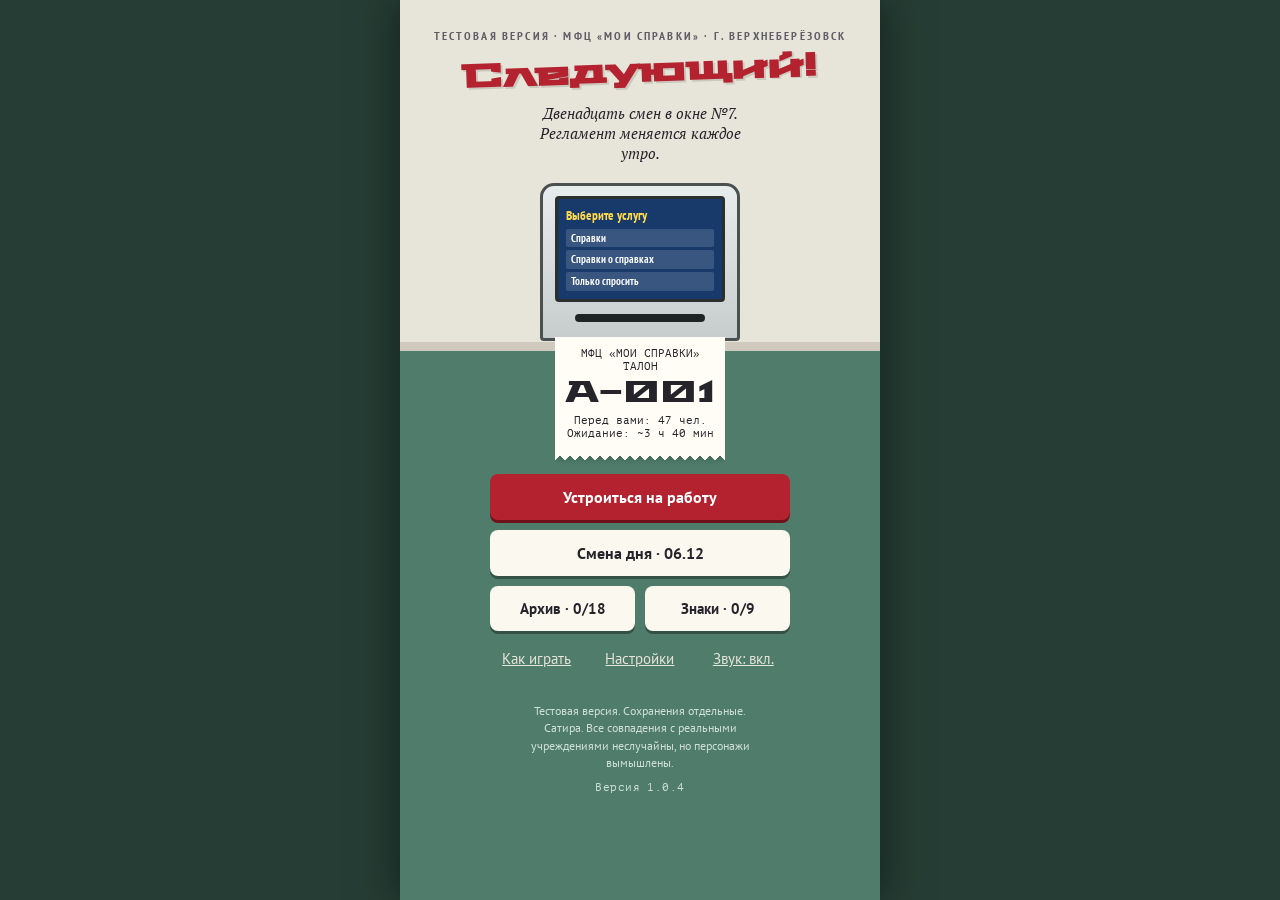
==== okno7-test/index.html @ b528853c "okno7-test: publish mobile interface preview with isolated saves Add a separate Pages copy with clas" ====
<!doctype html>
<html lang="ru">
<head>
<meta charset="utf-8">
<meta name="viewport" content="width=device-width,initial-scale=1,viewport-fit=cover">
<title>Следующий! — тест</title>
<meta name="apple-mobile-web-app-capable" content="yes">
<meta name="mobile-web-app-capable" content="yes">
<meta name="apple-mobile-web-app-status-bar-style" content="black-translucent">
<meta name="apple-mobile-web-app-title" content="Следующий!">
<meta name="theme-color" content="#253d34">
<meta name="format-detection" content="telephone=no">
<meta name="description" content="Браузерная игра-сатира: двенадцать смен в окне №7 МФЦ. Сверяйте документы, ставьте печати, не берите конверты. Регламент меняется каждое утро.">
<link rel="icon" type="image/png" href="apple-touch-icon.png">
<link rel="apple-touch-icon" href="apple-touch-icon.png">
<meta property="og:type" content="website">
<meta property="og:site_name" content="Следующий!">
<meta property="og:title" content="Следующий! — игра про окно №7">
<meta property="og:description" content="Двенадцать смен в МФЦ: печати, подделки, конверты и пирожки. Регламент меняется каждое утро.">
<meta property="og:url" content="https://ngrpv.github.io/okno7-test/">
<meta property="og:image" content="https://ngrpv.github.io/okno7-test/og.png">
<meta property="og:image:width" content="1200">
<meta property="og:image:height" content="630">
<meta property="og:locale" content="ru_RU">
<meta name="twitter:card" content="summary_large_image">
<link rel="stylesheet" href="css/fonts.css?v=b7985cc48a">
<link rel="stylesheet" href="css/style.css?v=b7985cc48a">
</head>
<body>

<div id="app">
  <!-- TITLE -->
  <section class="screen" id="s-title">
    <div class="t-kicker">Тестовая версия · МФЦ «Мои справки» · г. Верхнеберёзовск</div>
    <h1 class="t-title">Следующий!</h1>
    <p class="t-sub">Двенадцать смен в окне №7. Регламент меняется каждое утро.</p>
    <div class="kiosk" aria-hidden="true">
      <div class="kiosk-body">
        <div class="kiosk-screen"><b>Выберите услугу</b><span>Справки</span><span>Справки о справках</span><span>Только спросить</span></div>
        <div class="kiosk-slot"></div>
      </div>
      <div class="ticket">МФЦ «МОИ СПРАВКИ»<br>ТАЛОН<div class="tn">А-001</div>Перед вами: 47 чел.<br>Ожидание: ~3 ч 40 мин</div>
    </div>
    <div class="t-buttons">
      <button class="btn primary" id="b-new">Устроиться на работу</button>
      <button class="btn" id="b-cont" hidden>Продолжить</button>
      <button class="btn" id="b-daily">Смена дня</button>
      <div class="t-row"><button class="btn" id="b-arch">Архив газет</button><button class="btn" id="b-ach">Знаки отличия</button></div>
      <div class="t-row"><button class="btn ghost" id="b-help">Как играть</button><button class="btn ghost" id="b-settings">Настройки</button><button class="btn ghost" id="b-mute">Звук: вкл.</button></div>
    </div>
    <p class="t-foot">Тестовая версия. Сохранения отдельные.<br>Сатира. Все совпадения с реальными учреждениями неслучайны, но персонажи вымышлены.<span class="game-version" id="game-version" data-build="b7985cc48a">Версия 1.0.4</span></p>
  </section>

  <!-- ROLE -->
  <section class="screen deskbg" id="s-role" hidden>
    <div class="scroll" id="roles"></div>
    <div class="bottombar"><button class="btn" id="b-roleback">Назад</button></div>
  </section>

  <!-- ARCHIVE -->
  <section class="screen deskbg" id="s-arch" hidden>
    <div class="scroll" id="arch"></div>
    <div class="bottombar"><button class="btn primary" id="b-archback">Назад</button></div>
  </section>

  <!-- CONTRACT -->
  <section class="screen deskbg" id="s-sign" hidden>
    <div class="scroll">
      <div class="sheetpaper" id="contract"></div>
    </div>
    <div class="bottombar"><button class="btn primary" id="b-signed">Подписать</button></div>
  </section>

  <!-- BRIEF -->
  <section class="screen deskbg" id="s-brief" hidden>
    <div class="scroll" id="brief"></div>
    <div class="bottombar"><button class="btn primary" id="b-open">Открыть окно</button></div>
  </section>

  <!-- WORK -->
  <section class="screen" id="s-work" hidden>
    <header class="hud">
      <div class="hud-l"><b id="h-day">День 1</b><span class="hud-date f" data-today id="h-date">пн 19.10</span></div>
      <div class="hud-clock" id="h-clock">09:00</div>
      <div class="hud-r"><div class="hud-money"><b id="h-money">0 ₽</b><span id="h-plan">план 0/3</span></div><button class="settingsbtn" id="b-work-settings" aria-label="Настройки">⚙</button></div>
      <div class="meters">
        <span class="meter" id="m-loy">Начальство<i><u></u></i></span>
        <span class="meter" id="m-com">Жалобы<i><u></u></i></span>
        <span class="meter" id="m-sus">ОБЭП<i><u></u></i></span>
      </div>
    </header>
    <div class="scene" id="scene">
      <div class="led" id="led">А-000 → ОКНО 7</div>
      <svg class="wclock" viewBox="0 0 44 44" aria-hidden="true"><circle cx="22" cy="22" r="20" fill="#fbfaf4" stroke="#2b2b2b" stroke-width="3"/><g stroke="#2b2b2b" stroke-width="1.5" id="wticks"></g><line id="hh" x1="22" y1="22" x2="22" y2="12" stroke="#2b2b2b" stroke-width="2.6" stroke-linecap="round"/><line id="mh" x1="22" y1="22" x2="22" y2="7" stroke="#2b2b2b" stroke-width="1.6" stroke-linecap="round"/><circle cx="22" cy="22" r="1.8" fill="#b4222f"/></svg>
      <div class="notice"><b>Уважаемые граждане!</b>Окно №7 работает с 9:00 до 18:00. Перерыв с 13:00 до 14:00. Технический перерыв — по мере необходимости.</div>
      <div class="poster" id="poster">Госуслуги — это просто!</div>
      <div class="queue" id="queue" aria-hidden="true"><span style="left:30%;transform:scale(.8)"></span><span style="left:44%;transform:scale(.9);opacity:.45"></span><span style="left:18%;transform:scale(.7);opacity:.4"></span></div>
      <div class="blogger" id="blogger" hidden aria-hidden="true"><i></i><span>● REC</span></div>
      <div class="citizen out-r" id="cit"></div>
      <div class="glass"><div class="grille"></div><span class="glass-label">ОКНО №7</span></div>
      <div class="blinds" id="blinds"><span id="blinds-t">Перерыв<br>13:00–14:00</span></div>
      <div class="counter"></div>
      <div class="bubble hidden" id="bubble" role="button" tabindex="-1" aria-hidden="true" aria-label="Показать реплику целиком"><p id="bubble-t"></p></div>
      <button class="askbtn" id="b-ask" hidden>Спросить</button>
    </div>
    <div class="desk" id="desk">
      <button class="desk-handle" id="b-desk" aria-expanded="false" aria-label="Поднять документы"><i aria-hidden="true"></i><span>Документы ближе ↑</span></button>
      <div class="tray" id="tray" aria-hidden="true"><span>Лоток для документов</span></div>
      <div class="retcue" id="retcue" hidden aria-hidden="true">↑ смахните документы в лоток</div>
      <div class="tabs" id="tabs"></div>
      <div class="carousel" id="car"></div>
      <div class="desk-empty" id="desk-empty"></div>
      <div class="hint" id="hint" hidden><span id="hint-t"></span><button id="hint-x" aria-label="Скрыть подсказку">×</button></div>
      <button class="envelope" id="env" hidden aria-label="Подношение"></button>
    </div>
    <section class="comparison" id="comparison" aria-label="Сверка выбранных фрагментов" hidden>
      <div class="comparison-head"><b>Сверка</b><button id="b-compare-clear">Сбросить</button></div>
      <div class="comparison-pair" id="comparison-pair"></div>
      <div class="comparison-foot"><span id="comparison-result" role="status" aria-live="polite"></span><button id="b-compare" disabled>Сверить</button></div>
    </section>
    <div class="actions">
      <div class="tools">
        <button class="tool" id="b-book" aria-label="Регламент" aria-keyshortcuts="B"></button>
        <button class="tool" id="b-insp" aria-pressed="false" aria-label="Режим сверки" aria-keyshortcuts="S"></button>
        <button class="tool" id="b-lens" hidden aria-pressed="false" aria-label="Осмотр"></button>
        <button class="tool" id="b-phone" aria-label="Телефон" aria-keyshortcuts="T"></button>
      </div>
      <div class="stamps" id="stamps">
        <button class="stampbtn" id="b-ok" aria-label="Принято" aria-keyshortcuts="Y"></button>
        <button class="stampbtn" id="b-no" aria-label="Отказано" aria-keyshortcuts="N"></button>
      </div>
      <button class="nextbtn" id="b-next" hidden>Следующий!</button>
      <button class="nextbtn retbtn" id="b-ret" hidden>Вернуть ↑</button>
    </div>
  </section>

  <!-- EVENING -->
  <section class="screen deskbg" id="s-eve" hidden>
    <div class="scroll" id="eve"></div>
    <div class="bottombar" id="eve-bar"></div>
  </section>

  <!-- ENDING -->
  <section class="screen deskbg" id="s-end" hidden>
    <div class="scroll" id="end"></div>
    <div class="bottombar endbar"><button class="btn primary" id="b-replay" hidden>Переиграть день</button><button class="btn" id="b-restart">Начать заново</button><button class="btn" id="b-share" hidden>Поделиться</button><button class="btn" id="b-endarch">Архив</button></div>
  </section>

  <div class="scrim" id="scrim" hidden></div>
  <div class="sheet" id="sheet" hidden><div class="sheet-h"><h3 id="sheet-t"></h3><button id="sheet-x">Закрыть</button></div><div class="sheet-b" id="sheet-b"></div></div>
  <div class="modal" id="modal" hidden></div>
  <div class="slip" id="slip" hidden></div>
  <div class="toast" id="toast" hidden></div>
</div>

<svg width="0" height="0" style="position:absolute" aria-hidden="true" focusable="false">
  <defs>
    <filter id="ink" x="-8%" y="-8%" width="116%" height="116%">
      <feTurbulence type="fractalNoise" baseFrequency="1.2" numOctaves="2" seed="4" result="n"/>
      <feColorMatrix in="n" type="matrix" values="0 0 0 0 0  0 0 0 0 0  0 0 0 0 0  -1.9 0 0 0 1.55" result="m"/>
      <feComposite in="SourceGraphic" in2="m" operator="in" result="c"/>
      <feTurbulence type="fractalNoise" baseFrequency="0.04" numOctaves="2" seed="9" result="w"/>
      <feDisplacementMap in="c" in2="w" scale="3" xChannelSelector="R" yChannelSelector="G"/>
    </filter>
    <filter id="inkH" x="-8%" y="-8%" width="116%" height="116%">
      <feTurbulence type="fractalNoise" baseFrequency="0.9" numOctaves="3" seed="2" result="n"/>
      <feColorMatrix in="n" type="matrix" values="0 0 0 0 0  0 0 0 0 0  0 0 0 0 0  -1.6 0 0 0 1.5" result="m"/>
      <feComposite in="SourceGraphic" in2="m" operator="in" result="c"/>
      <feTurbulence type="fractalNoise" baseFrequency="0.03" numOctaves="2" seed="5" result="w"/>
      <feDisplacementMap in="c" in2="w" scale="4" xChannelSelector="R" yChannelSelector="G"/>
    </filter>
  </defs>
</svg>

<script src="js/util.js?v=b7985cc48a"></script>
<script src="js/sound.js?v=b7985cc48a"></script>
<script src="js/graphics.js?v=b7985cc48a"></script>
<script src="js/data-people.js?v=b7985cc48a"></script>
<script src="js/data-rules.js?v=b7985cc48a"></script>
<script src="js/data-days.js?v=b7985cc48a"></script>
<script src="js/data-season.js?v=b7985cc48a"></script>
<script src="js/state.js?v=b7985cc48a"></script>
<script src="js/arcs.js?v=b7985cc48a"></script>
<script src="js/arc-razan.js?v=b7985cc48a"></script>
<script src="js/arc-darina.js?v=b7985cc48a"></script>
<script src="js/visitors.js?v=b7985cc48a"></script>
<script src="js/docs.js?v=b7985cc48a"></script>
<script src="js/screens.js?v=b7985cc48a"></script>
<script src="js/shift.js?v=b7985cc48a"></script>
<script src="js/desk.js?v=b7985cc48a"></script>
<script src="js/inspect.js?v=b7985cc48a"></script>
<script src="js/lens.js?v=b7985cc48a"></script>
<script src="js/decision.js?v=b7985cc48a"></script>
<script src="js/evening.js?v=b7985cc48a"></script>
<script src="js/achievements.js?v=b7985cc48a"></script>
<script src="js/help.js?v=b7985cc48a"></script>
<script src="js/settings.js?v=b7985cc48a"></script>
<script src="js/daily.js?v=b7985cc48a"></script>
<script src="js/endings.js?v=b7985cc48a"></script>
<script src="js/keys.js?v=b7985cc48a"></script>
<script src="js/main.js?v=b7985cc48a"></script>
</body>
</html>
---- okno7-test/css/fonts.css ----
/* PT Sans / PT Sans Narrow / PT Serif / PT Mono / Bad Script / Press Start 2P / Stalinist One (SIL OFL, Google Fonts), только кириллица и латиница */
@font-face {font-family: 'Bad Script';font-style: normal;font-weight: 400;font-display: swap;src: url(../fonts/bad-script-400-cyrillic.woff2) format('woff2');unicode-range: U+0301, U+0400-045F, U+0490-0491, U+04B0-04B1, U+2116;}
@font-face {font-family: 'Bad Script';font-style: normal;font-weight: 400;font-display: swap;src: url(../fonts/bad-script-400-latin.woff2) format('woff2');unicode-range: U+0000-00FF, U+0131, U+0152-0153, U+02BB-02BC, U+02C6, U+02DA, U+02DC, U+0304, U+0308, U+0329, U+2000-206F, U+20AC, U+2122, U+2191, U+2193, U+2212, U+2215, U+FEFF, U+FFFD;}
@font-face {font-family: 'PT Mono';font-style: normal;font-weight: 400;font-display: swap;src: url(../fonts/pt-mono-400-cyrillic.woff2) format('woff2');unicode-range: U+0301, U+0400-045F, U+0490-0491, U+04B0-04B1, U+2116;}
@font-face {font-family: 'PT Mono';font-style: normal;font-weight: 400;font-display: swap;src: url(../fonts/pt-mono-400-latin.woff2) format('woff2');unicode-range: U+0000-00FF, U+0131, U+0152-0153, U+02BB-02BC, U+02C6, U+02DA, U+02DC, U+0304, U+0308, U+0329, U+2000-206F, U+20AC, U+2122, U+2191, U+2193, U+2212, U+2215, U+FEFF, U+FFFD;}
@font-face {font-family: 'PT Sans';font-style: italic;font-weight: 400;font-display: swap;src: url(../fonts/pt-sans-400-italic-cyrillic.woff2) format('woff2');unicode-range: U+0301, U+0400-045F, U+0490-0491, U+04B0-04B1, U+2116;}
@font-face {font-family: 'PT Sans';font-style: italic;font-weight: 400;font-display: swap;src: url(../fonts/pt-sans-400-italic-latin.woff2) format('woff2');unicode-range: U+0000-00FF, U+0131, U+0152-0153, U+02BB-02BC, U+02C6, U+02DA, U+02DC, U+0304, U+0308, U+0329, U+2000-206F, U+20AC, U+2122, U+2191, U+2193, U+2212, U+2215, U+FEFF, U+FFFD;}
@font-face {font-family: 'PT Sans';font-style: normal;font-weight: 400;font-display: swap;src: url(../fonts/pt-sans-400-cyrillic.woff2) format('woff2');unicode-range: U+0301, U+0400-045F, U+0490-0491, U+04B0-04B1, U+2116;}
@font-face {font-family: 'PT Sans';font-style: normal;font-weight: 400;font-display: swap;src: url(../fonts/pt-sans-400-latin.woff2) format('woff2');unicode-range: U+0000-00FF, U+0131, U+0152-0153, U+02BB-02BC, U+02C6, U+02DA, U+02DC, U+0304, U+0308, U+0329, U+2000-206F, U+20AC, U+2122, U+2191, U+2193, U+2212, U+2215, U+FEFF, U+FFFD;}
@font-face {font-family: 'PT Sans';font-style: normal;font-weight: 700;font-display: swap;src: url(../fonts/pt-sans-700-cyrillic.woff2) format('woff2');unicode-range: U+0301, U+0400-045F, U+0490-0491, U+04B0-04B1, U+2116;}
@font-face {font-family: 'PT Sans';font-style: normal;font-weight: 700;font-display: swap;src: url(../fonts/pt-sans-700-latin.woff2) format('woff2');unicode-range: U+0000-00FF, U+0131, U+0152-0153, U+02BB-02BC, U+02C6, U+02DA, U+02DC, U+0304, U+0308, U+0329, U+2000-206F, U+20AC, U+2122, U+2191, U+2193, U+2212, U+2215, U+FEFF, U+FFFD;}
@font-face {font-family: 'PT Sans Narrow';font-style: normal;font-weight: 400;font-display: swap;src: url(../fonts/pt-sans-narrow-400-cyrillic.woff2) format('woff2');unicode-range: U+0301, U+0400-045F, U+0490-0491, U+04B0-04B1, U+2116;}
@font-face {font-family: 'PT Sans Narrow';font-style: normal;font-weight: 400;font-display: swap;src: url(../fonts/pt-sans-narrow-400-latin.woff2) format('woff2');unicode-range: U+0000-00FF, U+0131, U+0152-0153, U+02BB-02BC, U+02C6, U+02DA, U+02DC, U+0304, U+0308, U+0329, U+2000-206F, U+20AC, U+2122, U+2191, U+2193, U+2212, U+2215, U+FEFF, U+FFFD;}
@font-face {font-family: 'PT Sans Narrow';font-style: normal;font-weight: 700;font-display: swap;src: url(../fonts/pt-sans-narrow-700-cyrillic.woff2) format('woff2');unicode-range: U+0301, U+0400-045F, U+0490-0491, U+04B0-04B1, U+2116;}
@font-face {font-family: 'PT Sans Narrow';font-style: normal;font-weight: 700;font-display: swap;src: url(../fonts/pt-sans-narrow-700-latin.woff2) format('woff2');unicode-range: U+0000-00FF, U+0131, U+0152-0153, U+02BB-02BC, U+02C6, U+02DA, U+02DC, U+0304, U+0308, U+0329, U+2000-206F, U+20AC, U+2122, U+2191, U+2193, U+2212, U+2215, U+FEFF, U+FFFD;}
@font-face {font-family: 'PT Serif';font-style: italic;font-weight: 400;font-display: swap;src: url(../fonts/pt-serif-400-italic-cyrillic.woff2) format('woff2');unicode-range: U+0301, U+0400-045F, U+0490-0491, U+04B0-04B1, U+2116;}
@font-face {font-family: 'PT Serif';font-style: italic;font-weight: 400;font-display: swap;src: url(../fonts/pt-serif-400-italic-latin.woff2) format('woff2');unicode-range: U+0000-00FF, U+0131, U+0152-0153, U+02BB-02BC, U+02C6, U+02DA, U+02DC, U+0304, U+0308, U+0329, U+2000-206F, U+20AC, U+2122, U+2191, U+2193, U+2212, U+2215, U+FEFF, U+FFFD;}
@font-face {font-family: 'PT Serif';font-style: normal;font-weight: 400;font-display: swap;src: url(../fonts/pt-serif-400-cyrillic.woff2) format('woff2');unicode-range: U+0301, U+0400-045F, U+0490-0491, U+04B0-04B1, U+2116;}
@font-face {font-family: 'PT Serif';font-style: normal;font-weight: 400;font-display: swap;src: url(../fonts/pt-serif-400-latin.woff2) format('woff2');unicode-range: U+0000-00FF, U+0131, U+0152-0153, U+02BB-02BC, U+02C6, U+02DA, U+02DC, U+0304, U+0308, U+0329, U+2000-206F, U+20AC, U+2122, U+2191, U+2193, U+2212, U+2215, U+FEFF, U+FFFD;}
@font-face {font-family: 'PT Serif';font-style: normal;font-weight: 700;font-display: swap;src: url(../fonts/pt-serif-700-cyrillic.woff2) format('woff2');unicode-range: U+0301, U+0400-045F, U+0490-0491, U+04B0-04B1, U+2116;}
@font-face {font-family: 'PT Serif';font-style: normal;font-weight: 700;font-display: swap;src: url(../fonts/pt-serif-700-latin.woff2) format('woff2');unicode-range: U+0000-00FF, U+0131, U+0152-0153, U+02BB-02BC, U+02C6, U+02DA, U+02DC, U+0304, U+0308, U+0329, U+2000-206F, U+20AC, U+2122, U+2191, U+2193, U+2212, U+2215, U+FEFF, U+FFFD;}
@font-face {font-family: 'Press Start 2P';font-style: normal;font-weight: 400;font-display: swap;src: url(../fonts/press-start-2p-400-cyrillic.woff2) format('woff2');unicode-range: U+0301, U+0400-045F, U+0490-0491, U+04B0-04B1, U+2116;}
@font-face {font-family: 'Press Start 2P';font-style: normal;font-weight: 400;font-display: swap;src: url(../fonts/press-start-2p-400-latin.woff2) format('woff2');unicode-range: U+0000-00FF, U+0131, U+0152-0153, U+02BB-02BC, U+02C6, U+02DA, U+02DC, U+0304, U+0308, U+0329, U+2000-206F, U+20AC, U+2122, U+2191, U+2193, U+2212, U+2215, U+FEFF, U+FFFD;}
@font-face {font-family: 'Stalinist One';font-style: normal;font-weight: 400;font-display: swap;src: url(../fonts/stalinist-one-400-cyrillic.woff2) format('woff2');unicode-range: U+0301, U+0400-045F, U+0490-0491, U+04B0-04B1, U+2116;}
@font-face {font-family: 'Stalinist One';font-style: normal;font-weight: 400;font-display: swap;src: url(../fonts/stalinist-one-400-latin.woff2) format('woff2');unicode-range: U+0000-00FF, U+0131, U+0152-0153, U+02BB-02BC, U+02C6, U+02DA, U+02DC, U+0304, U+0308, U+0329, U+2000-206F, U+20AC, U+2122, U+2191, U+2193, U+2212, U+2215, U+FEFF, U+FFFD;}
---- okno7-test/css/style.css ----
/* Layout: one phone-width column. Window scene on top (oil-painted wall, glass, citizen), laminate desk with paper below, rubber stamps under the thumb.
   One committed look — казённый интерьер — so the palette is fixed rather than theme-switched. */
:root{
  --wall:#4f7c6b; --wall-dk:#37584c; --wall-deep:#253d34;
  --whitewash:#e7e4d9; --desk:#c4c9c8; --desk-dk:#9fa6a6;
  --paper:#fbf8f0; --paper-2:#f1ebdb; --ink:#25242b; --ink-soft:#5f5e66;
  --pen-blue:#2443a6; --stamp-violet:#4b3fa3; --stamp-red:#b4222f; --ok:#2e7a48;
  --led:#ff7b1c; --led-bg:#17120e; --hl:rgba(255,224,0,.62);
  --f-display:"Stalinist One","PT Sans Narrow",Impact,sans-serif;
  --f-ui:"PT Sans","Segoe UI",Roboto,Arial,sans-serif;
  --f-narrow:"PT Sans Narrow","Arial Narrow",sans-serif;
  --f-doc:"PT Serif",Georgia,"Times New Roman",serif;
  --f-mono:"PT Mono","Courier New",monospace;
  --f-hand:"Bad Script","Segoe Script","Comic Sans MS",cursive;
  --f-led:"Press Start 2P","PT Mono",monospace;
}
[hidden]{display:none!important}
html,body{height:100%;-webkit-text-size-adjust:100%;text-size-adjust:100%}
body{margin:0;background:var(--wall-deep);color:var(--ink);font-family:var(--f-ui);overflow:hidden;overscroll-behavior:none;-webkit-tap-highlight-color:transparent;-webkit-user-select:none;user-select:none;touch-action:manipulation}
button{font:inherit;color:inherit;cursor:pointer;-webkit-tap-highlight-color:transparent}
button:focus-visible,[tabindex]:focus-visible{outline:3px solid #ffd400;outline-offset:2px}
#app{position:relative;height:100%;max-width:480px;margin:0 auto;overflow:hidden;background:var(--whitewash);box-shadow:0 0 40px rgba(0,0,0,.5)}
.screen{position:absolute;inset:0;display:flex;flex-direction:column;box-sizing:border-box;padding:env(safe-area-inset-top,0px) env(safe-area-inset-right,0px) env(safe-area-inset-bottom,0px) env(safe-area-inset-left,0px)}
.paper-tex{background-color:var(--paper);background-image:var(--noise)}

/* ---------- TITLE ---------- */
#s-title{background:linear-gradient(var(--whitewash) 0 38%,#cfcabd 38% 39%,var(--wall) 39% 100%);align-items:center;justify-content:flex-start;padding:28px 18px 18px;gap:14px;overflow-y:auto}
.t-kicker{font:700 12px var(--f-narrow);letter-spacing:.18em;text-transform:uppercase;color:var(--ink-soft);text-align:center}
.t-title{font-family:var(--f-display);font-size:clamp(20px,7vw,32px);line-height:1;color:var(--stamp-red);text-align:center;margin:0;transform:rotate(-2deg);text-shadow:2px 2px 0 rgba(0,0,0,.12)}
.t-sub{font:italic 15px var(--f-doc);text-align:center;color:var(--ink);max-width:30ch;margin:0}
.kiosk{position:relative;width:200px;margin-top:6px}
.kiosk-body{background:linear-gradient(#e9ecec,#c7cccc);border:3px solid #4b5152;border-radius:14px 14px 4px 4px;padding:10px 12px 16px}
.kiosk-screen{background:#183a6b;border:3px solid #2b2f30;border-radius:4px;color:#fff;padding:8px;font:700 11px var(--f-narrow);line-height:1.35}
.kiosk-screen b{display:block;font-size:13px;margin-bottom:4px;color:#ffd84a}
.kiosk-screen span{display:block;background:rgba(255,255,255,.14);margin-top:3px;padding:2px 5px;border-radius:2px}
.kiosk-slot{height:8px;margin:12px 20px 0;background:#202425;border-radius:4px}
.ticket{position:relative;margin:-4px auto 0;width:150px;background:#fffdf6;font-family:var(--f-mono);font-size:11px;padding:10px 10px 14px;text-align:center;box-shadow:0 4px 8px rgba(0,0,0,.25);animation:ticket 1.6s .3s cubic-bezier(.3,.7,.2,1) both;transform-origin:top}
.ticket::after{content:"";position:absolute;left:0;right:0;bottom:-7px;height:7px;background:linear-gradient(135deg,#fffdf6 33.3%,transparent 33.3%) 0 0/10px 10px,linear-gradient(225deg,#fffdf6 33.3%,transparent 33.3%) 0 0/10px 10px}
.ticket .tn{font:400 30px/1.1 var(--f-display);color:var(--ink);margin:4px 0}
@keyframes ticket{from{clip-path:inset(0 0 100% 0);transform:translateY(-30px)}to{clip-path:inset(0 0 -20px 0);transform:none}}
.t-buttons{display:flex;flex-direction:column;gap:10px;width:100%;max-width:300px;margin-top:6px}
.btn{border:none;border-radius:8px;padding:13px 16px;font:700 16px var(--f-ui);background:var(--paper);box-shadow:0 3px 0 rgba(0,0,0,.35);color:var(--ink)}
.btn:active{transform:translateY(2px);box-shadow:0 1px 0 rgba(0,0,0,.35)}
.btn.primary{background:var(--stamp-red);color:#fff;box-shadow:0 3px 0 #6d1219}
.btn.ghost{background:transparent;box-shadow:none;color:#e7e4d9;text-decoration:underline;font-weight:400;font-size:14px}
.btn[disabled]{opacity:.5}
.t-foot{font:12px var(--f-ui);color:#cfe0d8;text-align:center;max-width:34ch;line-height:1.45}

.game-version{display:block;margin-top:8px;font:11px/1.5 var(--f-mono);letter-spacing:.04em;user-select:text}
.help-version{font:12px var(--f-mono);color:var(--ink-soft)}

/* ---------- PAPER SCREENS (contract, brief, evening, ending) ---------- */
.deskbg{background:var(--desk);background-image:var(--speckle)}
.scroll{flex:1;overflow-y:auto;padding:18px 16px 24px;-webkit-overflow-scrolling:touch}
.sheetpaper{position:relative;background-color:var(--paper);background-image:var(--noise);box-shadow:0 1px 0 rgba(0,0,0,.08),0 8px 18px rgba(30,35,35,.3);padding:20px 18px 22px;font-family:var(--f-doc);font-size:14px;line-height:1.45;max-width:440px;margin:0 auto}
.sheetpaper h2{font:700 17px var(--f-doc);text-align:center;letter-spacing:.06em;text-transform:uppercase;margin:10px 0 2px;text-wrap:balance}
.sheetpaper .subj{text-align:center;font-style:italic;margin:0 0 12px}
.sheetpaper p{margin:0 0 8px}
.lh{display:flex;gap:10px;align-items:center;border-bottom:2px solid var(--ink);padding-bottom:8px}
.lh svg{width:44px;height:44px;flex:none}
.lh-t{font:700 11px/1.25 var(--f-narrow);text-transform:uppercase;letter-spacing:.04em}
.lh-n{font:12px var(--f-mono);margin-top:6px;color:var(--ink-soft)}
.newrules{margin:6px 0 10px;padding-left:20px}
.newrules li{margin-bottom:6px;font-weight:700}
.planbox{display:flex;gap:12px;flex-wrap:wrap;border:1px solid rgba(0,0,0,.25);padding:8px 10px;margin:10px 0;font:13px var(--f-mono)}
.planbox b{font-size:15px}
.signrow{position:relative;display:flex;align-items:flex-end;gap:8px;margin-top:16px;min-height:74px;font-size:13px}
.signrow .sig{width:120px;height:52px;color:var(--pen-blue)}
.signrow .stamp{position:absolute;left:38%;top:-12px;width:92px;height:92px;opacity:.9;mix-blend-mode:multiply}
.sticky{position:relative;margin:-10px 6px 16px auto;width:180px;background:#ffe970;padding:14px 12px 12px;font:16px/1.3 var(--f-hand);color:#28306e;transform:rotate(3deg);box-shadow:0 6px 10px rgba(0,0,0,.25);z-index:2}
.sticky::before{content:"";position:absolute;top:-8px;left:50%;width:56px;height:16px;margin-left:-28px;background:rgba(255,255,255,.55);transform:rotate(-4deg)}
.bottombar{flex:none;display:flex;gap:10px;padding:10px 16px 12px;background:linear-gradient(#9da3a4,#8a9091);border-top:2px solid #727879}
.bottombar .btn{flex:1}

/* contract */
.sigpad-wrap{position:relative;margin-top:12px;border-top:1px dashed rgba(0,0,0,.3);padding-top:8px}
.sigpad-wrap .lbl{font:12px var(--f-narrow);color:var(--ink-soft);text-transform:uppercase;letter-spacing:.06em}
#sigpad{display:block;width:100%;height:120px;background:repeating-linear-gradient(transparent 0 92px,rgba(36,67,166,.35) 92px 93px,transparent 93px 120px);touch-action:none;cursor:crosshair}
.sig-actions{display:flex;justify-content:space-between;gap:8px;margin-top:6px}
.linkbtn{background:none;border:none;color:var(--pen-blue);text-decoration:underline;font:14px var(--f-ui);padding:8px 0}

/* ---------- WORK ---------- */
#s-work{background:var(--desk)}
.hud{flex:none;display:grid;grid-template-columns:1fr auto 1fr;align-items:center;gap:6px;padding:6px 10px 5px;background:var(--wall-deep);color:var(--whitewash);font:13px var(--f-narrow);position:relative;z-index:6}
.hud-l{display:flex;flex-direction:column;line-height:1.15}
.hud-l b{font-size:14px;letter-spacing:.04em;text-transform:uppercase}
.hud-date{color:#bcd3c9;border-radius:3px;padding:0 2px;margin-left:-2px;width:max-content}
.hud-clock{font:16px var(--f-led);color:var(--led);text-shadow:0 0 6px rgba(255,123,28,.7);background:var(--led-bg);padding:6px 8px;border-radius:3px}
.hud-r{display:flex;flex-direction:column;align-items:flex-end;line-height:1.15;font-variant-numeric:tabular-nums}
.hud-r b{font-size:15px}
.meters{grid-column:1/-1;display:flex;gap:10px;align-items:center}
.meter{flex:1;display:flex;align-items:center;gap:5px;font:700 10px var(--f-narrow);text-transform:uppercase;letter-spacing:.06em;color:#bcd3c9}
.meter i{flex:1;height:6px;background:rgba(255,255,255,.15);border-radius:3px;overflow:hidden;display:block}
.meter i u{display:block;height:100%;width:50%;background:#9fd4b6;transition:width .5s}
.meter.bad i u{background:#ff8a6a}
.helpbtn{position:absolute;right:8px;top:6px;display:none}

.scene{position:relative;flex:none;height:clamp(196px,33%,300px);overflow:hidden;background:linear-gradient(180deg,var(--whitewash) 0 54%,#cdc8bb 54% 55.5%,var(--wall) 55.5% 100%)}
.scene::before{content:"";position:absolute;left:0;right:0;top:55.5%;bottom:0;background:linear-gradient(100deg,rgba(255,255,255,.0) 20%,rgba(255,255,255,.12) 32%,rgba(255,255,255,0) 44%)}
.led{position:absolute;left:10px;top:9px;z-index:1;background:var(--led-bg);border:3px solid #33302d;border-radius:3px;padding:6px 7px 5px;font:8px/1.5 var(--f-led);color:var(--led);text-shadow:0 0 4px rgba(255,120,30,.85);letter-spacing:1px;white-space:nowrap}
.led::after{content:"";position:absolute;inset:0;background:radial-gradient(circle,transparent 0 .55px,rgba(0,0,0,.6) .9px) 0 0/2px 2px;pointer-events:none}
.wclock{position:absolute;right:10px;top:8px;width:42px;height:42px;z-index:1}
.notice{position:absolute;left:12px;top:56px;width:84px;background:#fffdf3;padding:5px 5px 6px;font:7px/1.25 var(--f-doc);color:#333;transform:rotate(-2.5deg);box-shadow:0 2px 3px rgba(0,0,0,.2)}
.notice b{display:block;font:700 8px var(--f-narrow);text-transform:uppercase;letter-spacing:.04em;margin-bottom:2px}
.notice::before{content:"";position:absolute;top:-5px;left:30px;width:26px;height:10px;background:rgba(255,255,255,.6);transform:rotate(4deg)}
.poster{position:absolute;left:104px;top:42px;width:56px;height:74px;background:linear-gradient(160deg,#2563b8 0 48%,#e2333c 48% 100%);color:#fff;font:700 7px/1.1 var(--f-narrow);padding:5px;text-transform:uppercase;transform:rotate(1.5deg);box-shadow:0 2px 3px rgba(0,0,0,.25)}
.poster svg{width:24px;height:24px;background:#fff;padding:2px;margin-top:6px;display:block}
.queue{position:absolute;left:0;right:0;bottom:16px;height:46%;pointer-events:none;z-index:0}
.queue span{position:absolute;bottom:0;width:58px;height:84px;border-radius:30px 30px 0 0;background:#3c5f53;transform-origin:50% 100%}
.queue span::before{content:"";position:absolute;left:50%;top:-30px;width:34px;height:38px;margin-left:-17px;border-radius:50%;background:inherit}
.citizen{position:absolute;right:4%;bottom:14px;height:84%;aspect-ratio:200/230;z-index:2;transition:transform .45s cubic-bezier(.3,.8,.3,1),opacity .35s}
.citizen.out-r{transform:translateX(70%);opacity:0}
.citizen.out-l{transform:translateX(-120%);opacity:0;transition-duration:.6s}
.citizen svg{width:100%;height:100%;display:block;overflow:visible}
.citizen .bob{animation:bob 3.2s ease-in-out infinite;transform-origin:50% 100%}
@keyframes bob{50%{transform:translateY(1.5px) scaleY(.993)}}
.citizen .eyes{animation:blink 4.6s infinite;transform-box:fill-box;transform-origin:center}
@keyframes blink{0%,95%,100%{transform:scaleY(1)}97%{transform:scaleY(.1)}}
.m-open{display:none}
.citizen.talking .m-open{display:inline;animation:talk .22s steps(2) infinite}
.citizen.talking .m-shut{animation:talk .22s steps(2) infinite reverse}
@keyframes talk{0%{opacity:1}100%{opacity:0}}
.inspect .citizen{cursor:pointer}
.citizen.sel::after{content:"";position:absolute;inset:6% 18% 30%;border:3px solid #ffd400;border-radius:50%;box-shadow:0 0 0 3px rgba(255,212,0,.3)}
.glass{position:absolute;inset:5px 5px 14px;z-index:3;pointer-events:none;border:6px solid #b8bec0;border-bottom:0;border-radius:3px 3px 0 0;background:linear-gradient(112deg,transparent 0 22%,rgba(255,255,255,.2) 22% 25%,transparent 25% 29%,rgba(255,255,255,.12) 29% 37%,transparent 37% 100%),rgba(205,228,232,.07)}
.grille{position:absolute;right:42%;top:60%;width:40px;height:40px;border-radius:50%;background:radial-gradient(circle,rgba(30,40,40,.28) 1.3px,transparent 1.9px) 0 0/7px 7px}
.glass-label{position:absolute;left:8px;bottom:8px;background:#1d4f8f;color:#fff;font:700 10px var(--f-narrow);letter-spacing:.08em;padding:3px 6px;border-radius:2px}
.counter{position:absolute;left:0;right:0;bottom:0;height:16px;z-index:4;background:linear-gradient(#dadddc,#a9aeaf);border-top:2px solid #868c8d}
.counter::after{content:"";position:absolute;right:16%;width:34%;bottom:3px;height:7px;background:#25292a;border-radius:4px 4px 1px 1px}
.blinds{position:absolute;inset:0 0 14px;z-index:5;background:repeating-linear-gradient(#d8dcd9 0 9px,#aeb4b2 9px 10px,#c3c8c6 10px 11px);transform:translateY(-102%);transition:transform .7s cubic-bezier(.5,0,.3,1);display:flex;align-items:center;justify-content:center}
.blinds.down{transform:none}
.blinds span{background:#fffdf4;border:2px solid var(--ink);padding:8px 12px;font:700 13px var(--f-narrow);text-transform:uppercase;letter-spacing:.06em;transform:rotate(-3deg);text-align:center;line-height:1.25}
.bubble{position:absolute;left:10px;top:56px;z-index:5;max-width:50%;background:#fffef7;border:2px solid var(--ink);border-radius:12px;padding:7px 10px 8px;font:14px/1.3 var(--f-ui);box-shadow:2px 3px 0 rgba(0,0,0,.18);transition:opacity .2s}
.bubble::after{content:"";position:absolute;right:-11px;top:18px;width:14px;height:14px;background:#fffef7;border:2px solid var(--ink);border-left:0;border-bottom:0;transform:rotate(45deg) skew(10deg,10deg)}
.bubble p{margin:0}
.bubble.hidden{opacity:0;pointer-events:none}

.desk{position:relative;flex:1 1 auto;min-height:0;display:flex;flex-direction:column;background-color:var(--desk);background-image:var(--speckle);box-shadow:inset 0 10px 10px -8px rgba(0,0,0,.4)}
.tabs{flex:none;display:flex;gap:6px;padding:8px 12px 0;overflow-x:auto;scrollbar-width:none;min-height:32px}
.tabs::-webkit-scrollbar{display:none}
.tab{flex:none;border:1px solid rgba(0,0,0,.12);border-radius:3px;background:rgba(255,255,255,.4);color:var(--ink-soft);font:700 11px var(--f-narrow);text-transform:uppercase;letter-spacing:.06em;padding:4px 9px}
.tab.on{background:var(--paper);color:var(--ink);box-shadow:0 1px 2px rgba(0,0,0,.2)}
.carousel{flex:1;min-height:0;display:flex;gap:14px;overflow-x:auto;overflow-y:hidden;scroll-snap-type:x mandatory;padding:8px 7% 8px;scrollbar-width:none}
.carousel::-webkit-scrollbar{display:none}
.carousel::after{content:"";flex:0 0 1px}
.docwrap{flex:0 0 86%;max-width:390px;scroll-snap-align:center;overflow-y:auto;padding:4px 5px 14px;animation:dropin .4s cubic-bezier(.2,.9,.3,1.1) both}
.docwrap.leave{animation:leave .45s ease-in forwards}
@keyframes dropin{from{transform:translateY(-60px) rotate(-4deg);opacity:0}}
@keyframes leave{to{transform:translateY(-120%) rotate(3deg);opacity:0}}
.desk-empty{position:absolute;inset:40px 20px 20px;display:flex;flex-direction:column;align-items:center;justify-content:center;gap:6px;text-align:center;color:#666d6e;font:14px var(--f-ui);pointer-events:none}
.desk-empty .mug{width:64px;height:64px}
.hint{position:absolute;left:10px;right:10px;bottom:8px;z-index:4;background:#fff7b8;border:1px solid #d9c55a;border-radius:6px;padding:7px 30px 7px 10px;font:13px/1.35 var(--f-ui);box-shadow:0 3px 8px rgba(0,0,0,.2)}
.hint button{position:absolute;right:4px;top:2px;border:none;background:none;font-size:18px;padding:4px 8px;color:#6b5d10}
.envelope{position:absolute;left:10px;bottom:8px;z-index:5;width:96px;height:66px;border:none;background:none;padding:0;animation:slidein .5s cubic-bezier(.2,.9,.3,1.2) both}
.envelope svg{width:100%;height:100%;filter:drop-shadow(0 4px 4px rgba(0,0,0,.3))}
@keyframes slidein{from{transform:translate(-120%,10px) rotate(-20deg)}}

.actions{flex:none;display:flex;gap:8px;align-items:stretch;padding:8px 8px 9px;background:linear-gradient(#a2a8a9,#8a9091);border-top:2px solid #727879;position:relative;z-index:6}
.tools{display:flex;gap:5px}
.tool{position:relative;width:52px;min-height:52px;display:flex;flex-direction:column;align-items:center;justify-content:center;gap:2px;background:#eceeea;border:none;border-radius:8px;padding:5px 2px 4px;font:700 9.5px var(--f-narrow);text-transform:uppercase;letter-spacing:.03em;color:var(--ink);box-shadow:0 3px 0 #5d6364}
.tool svg{width:26px;height:24px}
.tool:active{transform:translateY(2px);box-shadow:0 1px 0 #5d6364}
.tool[aria-pressed="true"]{background:#ffe45c;box-shadow:0 3px 0 #9a7d00}
.tool.ringing{animation:ring .5s infinite;background:#ffd1c9}
@keyframes ring{0%,100%{transform:rotate(0)}20%{transform:rotate(-9deg)}40%{transform:rotate(9deg)}60%{transform:rotate(-6deg)}80%{transform:rotate(6deg)}}
.stamps{flex:1;display:flex;gap:6px;min-width:0}
.stampbtn{touch-action:none;flex:1;min-width:0;border:none;border-radius:8px;background:var(--paper);background-image:var(--noise);box-shadow:0 3px 0 #5d6364;padding:4px 3px;display:flex;align-items:center;justify-content:center}
.stampbtn svg{width:100%;max-height:46px}
.stampbtn:active{transform:translateY(2px);box-shadow:0 1px 0 #5d6364}
.stampbtn[disabled]{opacity:.45}
.nextbtn{flex:1;border:none;border-radius:8px;background:var(--stamp-red);color:#fff;font:400 clamp(14px,4.4vw,19px) var(--f-display);letter-spacing:.02em;box-shadow:0 4px 0 #6d1219;padding:6px}
.nextbtn:active{transform:translateY(3px);box-shadow:0 1px 0 #6d1219}

/* ---------- DOCUMENTS ---------- */
.doc{position:relative;transform:rotate(var(--tilt,0deg));font-family:var(--f-doc);font-size:12.5px;line-height:1.35;color:var(--ink);box-shadow:0 1px 0 rgba(0,0,0,.08),0 6px 14px rgba(30,35,35,.28)}
.lbl{font:10px var(--f-narrow);text-transform:uppercase;letter-spacing:.05em;color:var(--ink-soft)}
.hand{font-family:var(--f-hand);font-size:16px;color:var(--ink);line-height:1.15}
.f{position:relative;border-radius:2px}
.f.blk{display:block}
.inspect .f{cursor:pointer;outline:1.5px dashed rgba(180,34,47,.45);outline-offset:1px}
.f.sel{background-image:linear-gradient(transparent 8%,var(--hl) 8% 92%,transparent 92%);background-repeat:no-repeat;animation:hl .25s ease-out both}
@keyframes hl{from{background-size:0 100%}to{background-size:100% 100%}}
.f.okflash{box-shadow:0 0 0 2px rgba(46,122,72,.7)}
.pen{position:absolute;left:-7px;right:-7px;top:-6px;bottom:-6px;width:calc(100% + 14px);height:calc(100% + 12px);pointer-events:none;overflow:visible;z-index:3}
.pen path{fill:none;stroke:#d0142a;stroke-width:2.2;stroke-linecap:round;stroke-dasharray:1;stroke-dashoffset:1;animation:draw .5s ease-out forwards}
@keyframes draw{to{stroke-dashoffset:0}}
.sig{display:inline-block;vertical-align:middle;overflow:visible}
.sig path{fill:none;stroke:currentColor;stroke-width:2.3;stroke-linecap:round;stroke-linejoin:round}
.sig.anim path{stroke-dasharray:1;stroke-dashoffset:1;animation:draw .8s ease-out forwards;animation-delay:calc(var(--i,0)*.28s + var(--d,0s))}
.imprint{position:absolute;pointer-events:none;mix-blend-mode:multiply;z-index:4;animation:slam .3s cubic-bezier(.2,1.3,.4,1) both}
@keyframes slam{0%{transform:scale(1.8) rotate(var(--r,0deg));opacity:0}55%{opacity:1}100%{transform:scale(1) rotate(var(--r,0deg));opacity:.92}}
.shake{animation:shake .28s}
@keyframes shake{25%{transform:translate(2px,-1px)}50%{transform:translate(-2px,1px)}75%{transform:translate(1px,1px)}}

/* application */
.d-app{background-color:var(--paper);background-image:var(--noise);padding:14px 14px 12px}
.app-to{margin-left:34%;font-size:11.5px;line-height:1.4}
.app-to .hand{display:inline-block;font-size:15px}
.app-h{font:700 14px var(--f-doc);text-transform:uppercase;letter-spacing:.2em;text-align:center;margin:10px 0 6px}
.app-row{margin:0 0 5px;padding-bottom:3px;border-bottom:1px solid rgba(37,36,43,.18)}
.d-app .hand{color:var(--ink-c)}
.app-gosu{margin:6px 0 4px;font-size:11.5px}
.app-gosu .f{display:block;padding:2px 0}
.gbox{display:inline-flex;align-items:center;gap:3px;margin-right:6px;white-space:nowrap}
.gbox i{display:inline-block;width:12px;height:12px;border:1.3px solid var(--ink);position:relative;vertical-align:-2px}
.gbox i svg{position:absolute;left:-3px;top:-6px;width:18px;height:18px;color:var(--ink-c)}
.app-sign{display:flex;align-items:flex-end;gap:6px;margin-top:8px;flex-wrap:wrap}
.app-sign .fsig{display:inline-block;width:104px;height:44px;border-bottom:1px solid var(--ink)}
.app-sign .fsig .sig{width:104px;height:44px;color:var(--ink-c)}
.sig-empty{display:block;width:104px;height:44px}

/* passport */
.d-pass{border-radius:9px;padding:10px 26px 8px 10px;background-color:#f5e9e6;background-image:var(--guil-pink);border:1px solid #d8c3c0;overflow:hidden}
.pp-top{font:700 9.5px var(--f-narrow);text-transform:uppercase;letter-spacing:.08em;text-align:center;color:#8b3b46;margin-bottom:4px}
.pp-issued{font-size:10.5px;line-height:1.3;border-bottom:1px dashed rgba(139,59,70,.35);padding-bottom:5px;margin-bottom:6px}
.pp-issued b{font-weight:700}
.pp-main{display:grid;grid-template-columns:82px 1fr;gap:10px}
.fphoto{display:block;width:82px;height:100px;background:#dfe4e6;border:1px solid rgba(0,0,0,.2);overflow:hidden}
.fphoto svg{width:100%;height:100%;filter:grayscale(.9) contrast(1.08) sepia(.12)}
.pp-data{font-size:12px;line-height:1.2}
.pp-data b{display:block;font:700 13px var(--f-doc);text-transform:uppercase;margin-bottom:2px}
.pp-data .row2{display:flex;gap:10px}
.pp-sig{display:flex;align-items:flex-end;gap:6px;margin-top:4px}
.pp-sig .fsig{display:inline-block;width:96px;height:38px}
.pp-sig .sig{width:96px;height:38px;color:#2443a6}
.pp-num{position:absolute;right:4px;top:12px;bottom:12px;writing-mode:vertical-rl;font:700 14px var(--f-mono);color:#c0182c;letter-spacing:.12em;display:flex;align-items:center;justify-content:center}
.pp-holo{position:absolute;right:40px;top:58px;width:44px;height:44px;border-radius:50%;background:conic-gradient(from 30deg,rgba(255,120,200,.25),rgba(120,220,255,.25),rgba(180,255,140,.25),rgba(255,230,120,.25),rgba(255,120,200,.25));mix-blend-mode:multiply;animation:holo 6s linear infinite;pointer-events:none}
@keyframes holo{to{filter:hue-rotate(360deg)}}
.mrz{font:10.5px/1.25 var(--f-mono);letter-spacing:.02em;margin-top:6px;white-space:nowrap;overflow:hidden;color:#333}

/* receipt */
.d-rec{width:78%;margin:0 auto 10px;background:#fff;padding:12px 12px 14px;font:11.5px/1.35 var(--f-mono)}
.d-rec::after{content:"";position:absolute;left:0;right:0;bottom:-8px;height:8px;background:linear-gradient(135deg,#fff 33.3%,transparent 33.3%) 0 0/10px 10px,linear-gradient(225deg,#fff 33.3%,transparent 33.3%) 0 0/10px 10px}
.rc-bank{font:700 15px var(--f-narrow);letter-spacing:.2em;text-align:center}
.rc-c{text-align:center}
.rc-sep{border-top:1px dashed #777;margin:6px 0}
.rc-row{display:flex;justify-content:space-between;gap:8px;margin:2px 0}
.rc-row>span:first-child{color:#666;flex:none}
.rc-row>.f,.rc-row>span:last-child{text-align:right}
.rc-sum{display:flex;justify-content:space-between;font-size:15px;font-weight:700}
.rc-qr{display:flex;justify-content:center;margin:8px 0 4px}
.rc-qr svg{width:84px;height:84px}
.pl{font-family:var(--f-ui);font-weight:700;letter-spacing:.02em}
.pl.mir{background:linear-gradient(90deg,#0f754e,#4db45e);-webkit-background-clip:text;background-clip:text;color:transparent}
.pl.sbp{color:#5b57a2}
.pl.visa{color:#1a1f71;font-style:italic;font-size:13px}
.pl svg{width:24px;height:15px;vertical-align:-3px}

/* snils */
.d-snils{border-radius:12px;padding:12px 14px;background:#bfe3c4;background-image:repeating-linear-gradient(45deg,rgba(255,255,255,.18) 0 2px,transparent 2px 7px),linear-gradient(#c9ead0,#a9d6b2);border:1px solid #86b991;font-family:var(--f-ui);font-size:12px}
.sn-h{font:700 10px/1.2 var(--f-narrow);text-transform:uppercase;text-align:center;letter-spacing:.05em;color:#1d4a2b}
.sn-num{font:700 19px var(--f-mono);text-align:center;margin:6px 0 8px;letter-spacing:.06em}
.d-snils b{font-weight:700}
.d-snils .f.blk b{display:block;font-size:13px;text-transform:uppercase}
.sn-reg{margin-top:6px;font-size:10.5px;color:#1d4a2b}

/* certificate 0-ЖИВ */
.d-zhiv{background-color:#fdfcf7;background-image:var(--noise);padding:12px 14px 14px;font-size:12px}
.zh-top{display:flex;justify-content:space-between;gap:8px;font:9px/1.3 var(--f-mono)}
.zh-corner{border:1.5px solid rgba(64,58,150,.75);color:rgba(64,58,150,.9);padding:3px 4px;transform:rotate(-1deg);text-transform:uppercase}
.zh-form{text-align:right;color:#444}
.d-zhiv h3{font:700 14px var(--f-doc);text-align:center;letter-spacing:.14em;text-transform:uppercase;margin:10px 0 6px}
.d-zhiv p{margin:0 0 5px}
.d-zhiv u{text-decoration-color:rgba(0,0,0,.35);font-family:var(--f-hand);font-size:14.5px;color:#2443a6;text-decoration-thickness:1px}
.zh-bottom{position:relative;margin-top:8px;min-height:84px}
.zh-bottom .sig{width:92px;height:38px;color:#2443a6}
.zh-stampf{position:absolute;right:4px;bottom:-4px;width:86px;height:86px;display:block}
.zh-stampf svg{width:100%;height:100%;mix-blend-mode:multiply}

.stamp text{font-family:var(--f-narrow)}

/* ---------- OVERLAYS ---------- */
.scrim{position:absolute;inset:0;z-index:20;background:rgba(15,25,22,.45);animation:fade .2s both}
@keyframes fade{from{opacity:0}}
.sheet{position:absolute;left:0;right:0;bottom:0;z-index:21;max-height:78%;display:flex;flex-direction:column;background:var(--paper);background-image:var(--noise);border-radius:14px 14px 0 0;box-shadow:0 -8px 24px rgba(0,0,0,.3);animation:up .28s cubic-bezier(.2,.9,.3,1) both}
.sheet.passthru{max-height:56%}
@keyframes up{from{transform:translateY(100%)}}
.sheet-h{flex:none;display:flex;align-items:center;justify-content:space-between;gap:8px;padding:12px 14px 8px;border-bottom:2px solid var(--ink)}
.sheet-h h3{margin:0;font:700 15px var(--f-doc);text-transform:uppercase;letter-spacing:.06em}
.sheet-h button{border:none;background:#e3e0d5;border-radius:6px;padding:8px 12px;font:700 13px var(--f-ui)}
.sheet-b{overflow-y:auto;padding:10px 14px 16px;font:14px/1.45 var(--f-doc)}
.rules{list-style:none;margin:6px 0 10px;padding:0}
.rules li{position:relative;display:flex;gap:8px;padding:7px 6px;border-bottom:1px solid rgba(0,0,0,.1);border-radius:3px}
.rules li .rn{flex:none;width:34px;font:700 12px var(--f-mono);color:var(--ink-soft);padding-top:2px}
.rules li.new::after{content:"новое";position:absolute;right:4px;top:-4px;font:15px var(--f-hand);color:#d0142a;transform:rotate(-6deg)}
.inspect .rules li{cursor:pointer;outline:1.5px dashed rgba(180,34,47,.35);outline-offset:-2px;margin-bottom:3px}
.rules li.sel{background:var(--hl)}
.book-sub{font:12px var(--f-mono);color:var(--ink-soft)}
.book-sub .f{color:var(--ink);padding:1px 3px}
.inspect .book-sub .f{outline:1.5px dashed rgba(180,34,47,.45)}
.book-note{font:12.5px var(--f-ui);background:#efe9d6;padding:8px 10px;border-radius:4px}
.reasons{display:flex;flex-direction:column;gap:6px}
.reasons button{display:flex;align-items:center;justify-content:space-between;gap:8px;text-align:left;border:1px solid rgba(0,0,0,.18);background:#fffdf6;border-radius:6px;padding:11px 12px;font:14px var(--f-ui)}
.reasons button em{flex:none;font:15px var(--f-hand);color:#d0142a;font-style:normal}
.reasons button:active{background:#f3e3e3}
.modal{position:absolute;left:14px;right:14px;top:50%;z-index:22;transform:translateY(-50%);max-height:86%;overflow-y:auto;background:var(--paper);background-image:var(--noise);border-radius:8px;box-shadow:0 14px 34px rgba(0,0,0,.45);padding:16px 16px 14px;animation:pop .25s cubic-bezier(.2,1.2,.4,1) both}
@keyframes pop{from{transform:translateY(-46%) scale(.94);opacity:0}}
.modal h3{margin:0 0 8px;font:700 16px var(--f-doc);text-transform:uppercase;letter-spacing:.05em}
.modal p{margin:0 0 10px;font:15px/1.45 var(--f-ui)}
.modal .row{display:flex;gap:8px;margin-top:12px}
.modal .row .btn{flex:1}
.modal .art{display:flex;justify-content:center;margin:2px 0 10px}
.modal .art svg{width:150px;height:auto;max-height:120px}
.callq{font:16px/1.45 var(--f-doc);font-style:italic;border-left:3px solid var(--stamp-red);padding-left:10px}
.idcard{background:#7a1520;color:#f3e2b0;border-radius:8px;padding:14px;text-align:center;font:700 13px/1.4 var(--f-narrow);text-transform:uppercase;letter-spacing:.06em}
.idcard b{display:block;font:400 20px var(--f-display);margin:6px 0}
.toast{position:absolute;left:50%;top:62px;z-index:30;transform:translateX(-50%);max-width:88%;background:var(--ink);color:#fff;font:700 13px/1.3 var(--f-ui);padding:8px 12px;border-radius:6px;box-shadow:0 6px 14px rgba(0,0,0,.35);text-align:center;animation:pop2 .2s both;pointer-events:none}
.toast.bad{background:#b4222f}
.toast.good{background:var(--ok)}
@keyframes pop2{from{opacity:0;transform:translate(-50%,-8px)}}
.slip{position:absolute;left:50%;top:44px;z-index:25;width:min(300px,86%);margin-left:max(-150px,-43%);background:#fbfbf6;font:12px/1.4 var(--f-mono);padding:10px 12px 14px;box-shadow:0 8px 16px rgba(0,0,0,.35);animation:print .9s steps(9) both;cursor:pointer}
.slip::after{content:"";position:absolute;left:0;right:0;bottom:-7px;height:7px;background:linear-gradient(135deg,#fbfbf6 33.3%,transparent 33.3%) 0 0/10px 10px,linear-gradient(225deg,#fbfbf6 33.3%,transparent 33.3%) 0 0/10px 10px}
.slip b{display:block;text-align:center;letter-spacing:.12em;margin-bottom:4px}
.slip .fine{color:#b4222f;font-weight:700;margin-top:4px}
@keyframes print{from{clip-path:inset(0 0 100% 0)}to{clip-path:inset(0 0 -10px 0)}}

/* ---------- EVENING ---------- */
.ledger{width:100%;border-collapse:collapse;font:13px var(--f-mono);font-variant-numeric:tabular-nums}
.ledger td{padding:4px 0;border-bottom:1px dotted rgba(0,0,0,.25);vertical-align:middle}
.ledger td:last-child{text-align:right;white-space:nowrap}
.ledger tr.total td{border-top:2px solid var(--ink);border-bottom:none;font-weight:700;font-size:15px;padding-top:6px}
.ledger .neg{color:var(--stamp-red)}
.ledger label{display:flex;align-items:center;gap:8px;cursor:pointer}
.ledger input{position:absolute;opacity:0;pointer-events:none}
.ck{width:18px;height:18px;border:1.5px solid var(--ink);flex:none;position:relative;background:#fff}
.ck svg{position:absolute;left:-2px;top:-7px;width:24px;height:24px;color:var(--pen-blue);display:none}
input:checked+.ck svg{display:block}
input:focus-visible+.ck{outline:3px solid #ffd400}
.statrow{display:grid;grid-template-columns:auto 1fr auto;gap:6px 10px;align-items:center;font:13px var(--f-ui);margin-top:12px}
.statrow i{height:8px;background:rgba(0,0,0,.1);border-radius:4px;overflow:hidden;display:block}
.statrow i u{display:block;height:100%;background:var(--wall)}
.statrow .bad u{background:var(--stamp-red)}
.statrow small{font:12px var(--f-mono);font-variant-numeric:tabular-nums;min-width:4.5em;text-align:right}
.notes{margin:12px 0 0;padding:0;list-style:none;font:14px/1.4 var(--f-ui)}
.notes li{padding:6px 0 6px 18px;position:relative;border-bottom:1px solid rgba(0,0,0,.08)}
.notes li::before{content:"—";position:absolute;left:0;color:var(--ink-soft)}
.news{margin-top:16px;background:#ece7d8;background-image:var(--noise);padding:10px 12px 12px;box-shadow:0 4px 10px rgba(0,0,0,.2);transform:rotate(-.8deg);max-width:440px;margin-left:auto;margin-right:auto}
.news .mast{font:700 11px var(--f-doc);text-transform:uppercase;letter-spacing:.14em;border-bottom:3px double var(--ink);padding-bottom:4px;display:flex;justify-content:space-between;gap:6px}
.news h4{font:700 19px/1.15 var(--f-doc);margin:8px 0 4px;text-wrap:balance}
.news p{margin:0;font:italic 13.5px/1.4 var(--f-doc)}
.home{margin-top:14px;font:15px/1.35 var(--f-hand);color:#28306e;background:#fff;padding:10px 12px;transform:rotate(1deg);box-shadow:0 3px 8px rgba(0,0,0,.15);max-width:440px;margin-left:auto;margin-right:auto}

/* ---------- ENDING ---------- */
.paperfront{background:#efe9d8;background-image:var(--noise);padding:16px 16px 20px;box-shadow:0 8px 20px rgba(0,0,0,.35);max-width:440px;margin:0 auto}
.paperfront .mast{font:400 clamp(12px,4.2vw,19px)/1.1 var(--f-display);text-align:center;letter-spacing:.02em;border-bottom:4px double var(--ink);padding-bottom:8px}
.paperfront .meta{display:flex;justify-content:space-between;font:11px var(--f-mono);border-bottom:1px solid var(--ink);padding:4px 0;margin-bottom:10px}
.paperfront h1{font:700 clamp(24px,7.4vw,32px)/1.08 var(--f-doc);margin:6px 0 8px;text-wrap:balance}
.paperfront .kick{font:700 11px var(--f-narrow);text-transform:uppercase;letter-spacing:.14em;color:var(--stamp-red)}
.paperfront p{font:15px/1.5 var(--f-doc);margin:0 0 10px}
.paperfront .stats{display:grid;grid-template-columns:1fr auto;gap:2px 10px;font:13px var(--f-mono);border-top:1px solid var(--ink);padding-top:8px;margin-top:10px;font-variant-numeric:tabular-nums}
.chips{display:flex;flex-wrap:wrap;gap:6px;margin:6px 0 12px}
.chips button{border:1px solid rgba(0,0,0,.25);background:#fffdf6;border-radius:16px;padding:7px 11px;font:13px var(--f-ui)}
.chips button[aria-pressed="true"]{background:var(--ink);color:#fff}
.decree{position:relative;margin-top:10px;background:var(--paper);padding:14px;border:1px solid rgba(0,0,0,.2);font:15px/1.5 var(--f-doc)}
.decree .sig{width:130px;height:56px;color:var(--pen-blue)}
.decree .stamp{position:absolute;right:16px;bottom:6px;width:96px;height:96px;mix-blend-mode:multiply}

/* ---------- ВЫБОР РОЛИ ---------- */
.pick-h{font:700 18px var(--f-doc);text-transform:uppercase;letter-spacing:.06em;text-align:center;margin:6px 0 2px;color:var(--ink)}
.pick-sub{font:italic 13px var(--f-doc);text-align:center;margin:0 0 14px;color:var(--ink-soft)}
.rolecard{display:flex;gap:12px;align-items:flex-start;width:100%;max-width:440px;margin:0 auto 12px;text-align:left;border:none;border-radius:4px;background-color:var(--paper);background-image:var(--noise);box-shadow:0 1px 0 rgba(0,0,0,.08),0 6px 14px rgba(30,35,35,.25);padding:12px}
.rolecard:active{transform:translateY(2px)}
.rc-face{flex:none;width:76px;height:88px;background:#dfe4e6;border:1px solid rgba(0,0,0,.2);overflow:hidden}
.rc-face svg{width:100%;height:100%;filter:grayscale(.85) contrast(1.05) sepia(.15)}
.rc-body{display:flex;flex-direction:column;gap:3px;font:13px/1.35 var(--f-ui)}
.rc-body b{font:700 15px var(--f-doc)}
.rc-d{color:var(--ink-soft);font-style:italic;font-family:var(--f-doc)}
.rc-p{color:var(--ok);font-weight:700}
.rc-m{color:var(--stamp-red);font-weight:700}

/* ---------- АРХИВ ГАЗЕТ ---------- */
.arch-h{max-width:440px;margin:0 auto 12px;text-align:center}
.arch-h .mast{font:400 clamp(11px,3.6vw,16px)/1.2 var(--f-display);border-bottom:4px double var(--ink);padding-bottom:6px}
.arch-h p{font:14px var(--f-doc);margin:8px 0 0}
.clips{display:grid;grid-template-columns:repeat(auto-fill,minmax(150px,1fr));gap:12px;max-width:440px;margin:0 auto}
.clip{position:relative;display:flex;flex-direction:column;gap:4px;background:#efe9d8;background-image:var(--noise);padding:10px 10px 12px;box-shadow:0 4px 10px rgba(0,0,0,.22);transform:rotate(var(--r,0deg));clip-path:polygon(0 2%,6% 0,14% 2%,26% 0,40% 1.5%,55% 0,70% 2%,84% 0,100% 1.5%,99% 30%,100% 62%,98.5% 100%,80% 98.5%,62% 100%,44% 98%,28% 100%,12% 98.5%,0 100%,1.5% 66%,0 34%)}
.clip .kick{font:700 10px var(--f-narrow);text-transform:uppercase;letter-spacing:.12em;color:var(--stamp-red)}
.clip b{font:700 14px/1.2 var(--f-doc)}
.clip small{font:11px var(--f-mono);color:var(--ink-soft)}
.clip.bad b{color:#5a1a20}
.clip.none{background:#d9d5c8;background-image:repeating-linear-gradient(135deg,rgba(0,0,0,.04) 0 6px,transparent 6px 12px)}
.clip.none b{color:#8a8578}
.clip.none small{font:italic 12px/1.3 var(--f-doc)}
.foundline{text-align:center;font:14px var(--f-doc);margin:14px 0 0}
.endbar{flex-wrap:wrap}
.endbar #b-replay{flex-basis:100%}

/* ---------- УТРЕННЯЯ КАРТОЧКА СОБЫТИЯ ---------- */
.evcard{position:relative;max-width:420px;margin:0 auto 16px;background:#fff6c9;background-image:var(--noise);border-left:6px solid var(--stamp-red);padding:10px 12px 12px;box-shadow:0 5px 12px rgba(0,0,0,.22);transform:rotate(-.6deg)}
.evcard .ev-k{font:700 10px var(--f-mono);text-transform:uppercase;letter-spacing:.12em;color:var(--stamp-red)}
.evcard h3{margin:4px 0 4px;font:700 17px var(--f-doc)}
.evcard p{margin:0;font:13.5px/1.45 var(--f-ui)}

/* ---------- ПЕЧАТЬ, ЛОТОК, ДОПРОС ---------- */
.hand.caps{font-family:var(--f-narrow);font-weight:700;letter-spacing:.08em;font-size:14px}
.stampzone{position:relative;margin-top:10px;min-height:78px;border:1.5px dashed rgba(37,36,43,.4);border-radius:3px;display:flex;align-items:flex-start;padding:4px 6px}
.stampzone>span{font:10px var(--f-narrow);text-transform:uppercase;letter-spacing:.06em;color:var(--ink-soft)}
.stampzone.target{border-color:#d9a400;box-shadow:0 0 0 3px rgba(255,212,0,.35);animation:zpulse .9s ease-in-out infinite}
.stampzone.hot{background:rgba(255,224,0,.28);border-style:solid}
@keyframes zpulse{50%{box-shadow:0 0 0 6px rgba(255,212,0,.15)}}
.stampghost{position:absolute;z-index:40;pointer-events:none;transform:translate(-50%,-50%) rotate(-6deg);opacity:.88;filter:drop-shadow(0 8px 6px rgba(0,0,0,.35))}
.stampghost svg{display:block;width:100%}
.imprint.smudge{opacity:.5!important;filter:blur(.4px)}
.docwrap.ret{touch-action:pan-x;cursor:grab}
.docwrap.ret .doc{box-shadow:0 1px 0 rgba(0,0,0,.08),0 12px 22px rgba(30,35,35,.35)}
.docwrap.still{animation:none}
.tray{position:absolute;left:0;right:0;top:0;height:9px;z-index:3;background:linear-gradient(#5d6364,#8a9091);pointer-events:none;transition:height .25s,background .25s}
.tray span{display:none}
.tray.on{height:22px;background:linear-gradient(#3c4243,#6f7677);box-shadow:0 0 0 2px rgba(255,212,0,.5) inset}
.tray.on span{display:block;text-align:center;font:700 10px/22px var(--f-narrow);letter-spacing:.14em;text-transform:uppercase;color:#ffe45c}
.tray.got{background:#ffe45c}
.retcue{position:absolute;left:50%;top:30px;z-index:5;transform:translateX(-50%);background:var(--ink);color:#ffe45c;font:700 12px var(--f-ui);padding:5px 10px;border-radius:14px;pointer-events:none;animation:cue 1.1s ease-in-out infinite;white-space:nowrap}
@keyframes cue{50%{transform:translate(-50%,-5px)}}
.retbtn{background:#2e5e8a;box-shadow:0 4px 0 #1b3a57;font-size:clamp(12px,3.8vw,16px)}
.retbtn:active{box-shadow:0 1px 0 #1b3a57}
.askbtn{position:absolute;left:10px;bottom:22px;z-index:6;border:2px solid var(--ink);border-radius:16px;background:#ffe45c;padding:6px 12px 6px 30px;font:700 13px var(--f-ui);box-shadow:2px 3px 0 rgba(0,0,0,.25);animation:pop .25s both}
.askbtn::before{content:"?";position:absolute;left:6px;top:50%;width:18px;height:18px;margin-top:-9px;border-radius:50%;background:var(--ink);color:#ffe45c;font:700 12px/18px var(--f-ui);text-align:center}

/* ---------- ВЕЧЕР ДОМА ---------- */
.home{position:relative;max-width:440px;margin:0 auto 16px}
.home-scene{border:6px solid #e7e4d9;box-shadow:0 8px 18px rgba(0,0,0,.3);background:#2f4741;line-height:0}
.home-scene svg{width:100%;height:auto;display:block}
.callcard{position:relative;margin:-22px auto 0 10px;width:min(300px,86%);background:#fffef7;border:2px solid var(--ink);border-radius:12px;padding:8px 12px 10px;box-shadow:3px 4px 0 rgba(0,0,0,.2);z-index:2}
.cc-who{display:flex;align-items:center;gap:6px;font:700 12px var(--f-narrow);text-transform:uppercase;letter-spacing:.08em;color:var(--ink-soft)}
.cc-who svg{width:20px;height:18px;flex:none}
.cc-who span{margin-left:auto;font:12px var(--f-mono);letter-spacing:0}
.callcard p{margin:4px 0 0;font:15px/1.4 var(--f-hand);color:#28306e}
.dilemma{max-width:440px;margin:0 auto 16px;background:#fff6c9;background-image:var(--noise);border-left:6px solid var(--stamp-red);padding:10px 12px 12px;box-shadow:0 5px 12px rgba(0,0,0,.22)}
.dl-k{font:700 10px var(--f-mono);text-transform:uppercase;letter-spacing:.12em;color:var(--stamp-red)}
.dilemma h4{margin:4px 0;font:700 17px var(--f-doc)}
.dilemma p{margin:0 0 10px;font:13.5px/1.45 var(--f-ui)}
.dl-opts{display:grid;grid-template-columns:1fr 1fr;gap:8px}
.dl-opts button{display:flex;flex-direction:column;gap:2px;text-align:left;border:1.5px solid var(--ink);border-radius:6px;background:#fffdf6;padding:9px 10px;font:14px var(--f-ui)}
.dl-opts button small{font:12px var(--f-ui);color:var(--ink-soft)}
.dl-opts button[aria-pressed="true"]{background:var(--ink);color:#fff}
.dl-opts button[aria-pressed="true"] small{color:#d9d6cc}
.dilemma.done button[aria-pressed="false"]{opacity:.45}
.btn.wait{opacity:.6}

/* ---------- ПОДДЕЛКИ И ОБРАЗЦЫ ---------- */
.fphoto{position:relative}
.tape{position:absolute;width:46px;height:15px;background:rgba(240,236,200,.55);border:1px solid rgba(180,170,120,.35);box-shadow:0 1px 2px rgba(0,0,0,.12);pointer-events:none}
.tape.t1{left:-12px;top:6px;transform:rotate(-38deg)}
.tape.t2{right:-12px;bottom:8px;transform:rotate(-38deg)}
.holo-f{position:absolute;right:36px;top:54px;width:52px;height:52px;border-radius:50%;z-index:2}
.holo-i{position:absolute;inset:4px;border-radius:50%;background:conic-gradient(from 30deg,rgba(255,120,200,.4),rgba(120,220,255,.4),rgba(180,255,140,.4),rgba(255,230,120,.4),rgba(255,120,200,.4));mix-blend-mode:multiply;animation:holo 6s linear infinite}
.inspect .holo-f{outline-offset:-2px;border-radius:50%}
.d-rec.ffake{font-family:var(--f-doc);font-style:italic;letter-spacing:.01em}
.d-rec.ffake .rc-bank{font-family:var(--f-doc);font-style:normal;letter-spacing:.06em}
.qrf{position:relative;display:inline-block}
.qr-obr{position:absolute;left:50%;top:50%;transform:translate(-50%,-50%) rotate(-28deg);font:700 15px var(--f-narrow);letter-spacing:.12em;color:rgba(200,30,40,.82);background:rgba(255,255,255,.75);padding:0 4px;white-space:nowrap}
.booktabs{display:flex;gap:6px;margin-bottom:10px}
.booktabs button{flex:1;border:1px solid rgba(0,0,0,.2);border-radius:6px;background:#fffdf6;padding:8px;font:700 13px var(--f-ui)}
.booktabs button[aria-pressed="true"]{background:var(--ink);color:#fff}
.samples{display:grid;grid-template-columns:1fr 1fr;gap:10px;margin-bottom:10px}
.sample{display:flex;flex-direction:column;align-items:center;gap:6px;padding:8px;border:1px solid rgba(0,0,0,.12);border-radius:4px;background:#fffdf6}
.inspect .sample{cursor:pointer}
.smp-art{display:flex;align-items:center;justify-content:center;width:96px;height:96px}
.smp-art>svg{width:90px;height:90px;mix-blend-mode:multiply}
.smp-photo{display:block;width:70px;height:86px;background:#dfe4e6;border:1px solid rgba(0,0,0,.2);overflow:hidden}
.smp-photo svg{width:100%;height:100%;filter:grayscale(.9) contrast(1.08) sepia(.12)}
.smp-holo{position:relative;display:block;width:64px;height:64px;border-radius:50%;background:#f5e9e6}
.smp-font{font:11px/1.4 var(--f-mono);text-align:center;background:#fff;padding:8px 6px;box-shadow:0 1px 3px rgba(0,0,0,.15)}
.smp-qr svg{width:80px;height:80px}
.smp-cap{font:12px/1.3 var(--f-ui);text-align:center;color:var(--ink-soft)}

/* ---------- ОБУЧЕНИЕ ---------- */
.coach{outline:3px solid #ffd400!important;outline-offset:3px;animation:coach 1.1s ease-in-out infinite;border-radius:6px}
@keyframes coach{50%{outline-color:rgba(255,212,0,.35);outline-offset:6px}}
.hint.top{top:-74px;bottom:auto;left:auto;right:8px;max-width:64%;box-sizing:border-box;z-index:5;border-width:2px;border-color:#d9a400;box-shadow:0 6px 14px rgba(0,0,0,.28)}

/* ---------- АТМОСФЕРА ---------- */
.poster.gpt{background:linear-gradient(165deg,#1b2b4a 0 55%,#3a63c9 55% 100%);font-size:7.5px;letter-spacing:.02em}
.poster.gpt svg{background:none;padding:0;width:26px;height:26px}
.scene.flick::after{content:"";position:absolute;inset:0;z-index:4;pointer-events:none;background:rgba(20,30,28,.18);animation:flick .35s steps(3) both}
@keyframes flick{0%,100%{opacity:0}30%{opacity:1}60%{opacity:.2}}

/* ---------- СОБЫТИЯ В ЗАЛЕ ---------- */
.scene.dark{filter:brightness(.62) saturate(.75)}
.shade{position:absolute;left:-2px;right:-2px;z-index:6;cursor:pointer;pointer-events:none;display:flex;align-items:center;justify-content:center;font:700 11px var(--f-narrow);letter-spacing:.1em;text-transform:uppercase;color:rgba(255,255,255,.35)}
.shade::after{content:"темно · коснитесь"}
/* ловит касания только непрозрачная часть заслонки, прозрачный градиент не мешает выбирать поля */
.shade::before{content:"";position:absolute;left:0;right:0;pointer-events:auto}
.shade.top::before{top:0;height:80%}
.shade.bot::before{bottom:0;height:80%}
.shade.top{top:-2px;height:54%;background:linear-gradient(rgba(12,14,18,.96) 80%,rgba(12,14,18,0))}
.shade.bot{bottom:-2px;height:54%;background:linear-gradient(rgba(12,14,18,0),rgba(12,14,18,.96) 20%)}
.blogger{position:absolute;left:58%;bottom:16px;width:48px;height:76px;border-radius:26px 26px 0 0;background:#2f4c42;z-index:1}
.blogger::before{content:"";position:absolute;left:50%;top:-30px;width:32px;height:36px;margin-left:-16px;border-radius:50%;background:inherit}
.blogger i{position:absolute;right:-6px;top:-26px;width:10px;height:16px;border-radius:2px;background:#e9f6ff;box-shadow:0 0 10px 4px rgba(200,235,255,.75)}
.blogger span{position:absolute;left:-6px;top:-50px;font:700 9px var(--f-mono);color:#ff3b3b;white-space:nowrap;animation:blink2 1s steps(2) infinite}
@keyframes blink2{50%{opacity:.2}}

@media (prefers-reduced-motion:reduce){*,*::before,*::after{animation-duration:.01ms!important;animation-iteration-count:1!important;transition-duration:.01ms!important}}
@media (max-height:640px){.scene{height:clamp(170px,31%,240px)}.hud{padding:4px 10px}.tool{min-height:46px}}

/* ---------- ОСМОТР: УФ И ЛУПА ---------- */
.tools.four{gap:4px}
.tools.four .tool{width:46px}
.uv-wm{position:absolute;left:30%;top:26%;width:40%;aspect-ratio:1;opacity:0;pointer-events:none;color:#e4f7ff;filter:drop-shadow(0 0 6px #7fe3ff);z-index:3;transition:opacity .25s}
.uv-wm svg{display:block;width:100%;height:100%}
.lens-uv .uv-wm{opacity:1;color:#d6f4ff;filter:drop-shadow(0 0 3px #4fd6ff) drop-shadow(0 0 9px #4fd6ff)}
.lens-uv .doc::after{content:"";position:absolute;inset:0;z-index:2;pointer-events:none;background:rgba(24,12,70,.72);border-radius:inherit;animation:uvon .3s both}
@keyframes uvon{from{opacity:0}}
.lens-uv .desk{background-color:#2b2650}
.smp-uv{position:relative;display:block;width:76px;height:76px;border-radius:8px;background:#2b2650}
.smp-uv .uv-wm{opacity:1;left:12%;top:12%;width:76%}
.stamp .micro{font-size:5.4px;font-weight:700;letter-spacing:0;opacity:.85}
.smp-art .stamp .micro{opacity:1}
.lens-loupe .zh-stampf{transform:scale(3.2);transform-origin:100% 100%;z-index:5;transition:transform .25s}
.lens-loupe .zh-stampf svg{background:rgba(255,255,255,.9);border-radius:50%;box-shadow:0 4px 14px rgba(0,0,0,.45);mix-blend-mode:normal}
.lens-loupe .zh-stampf .micro{opacity:1}
.lens-s{cursor:default}

/* ---------- ВРЕМЯ ГОДА ---------- */
.seasonbar{max-width:420px;margin:0 auto 14px;background:#e3eef2;background-image:var(--noise);border-left:6px solid #3d7a9a;padding:9px 12px 10px;box-shadow:0 4px 10px rgba(0,0,0,.2);transform:rotate(.4deg);display:flex;flex-direction:column;gap:2px}
.seasonbar .sb-k{font:700 10px var(--f-mono);text-transform:uppercase;letter-spacing:.12em;color:#3d7a9a}
.seasonbar b{font:700 15px var(--f-doc)}
.seasonbar span:not(.sb-k){font:13px/1.4 var(--f-ui)}
.seasonbar .sb-cal{margin-top:5px;color:#7a4a1c}

/* ---------- ПРИЛОЖЕНИЯ (Разан Гапиров) ---------- */
.d-annex{background-color:#fdfcf7;background-image:var(--noise);padding:14px 16px 16px;font:12.5px/1.4 var(--f-mono)}
.d-annex .an-h{font:700 13px var(--f-doc);text-transform:uppercase;letter-spacing:.1em;text-align:center;margin-bottom:8px}
.d-annex ul{margin:0;padding-left:16px}
.d-annex li{margin-bottom:5px}
.d-annex .an-fine{margin-top:10px;font:italic 7.5px/1.3 var(--f-doc);color:#777}

/* ---------- ДОБАВКИ: титул, сложность, справка, знаки отличия, разбор ---------- */
.t-row{display:flex;gap:10px}
.t-row .btn{flex:1;padding-inline:8px;font-size:15px}
.t-row .btn.ghost{padding-block:8px}
.diffbar{display:flex;flex-wrap:wrap;align-items:center;gap:6px;margin:0 0 12px;padding:8px 10px;background:var(--paper-2);border-radius:8px;box-shadow:0 2px 0 rgba(0,0,0,.2)}
.diffbar .lbl{flex:1 0 100%;font:700 11px var(--f-narrow);letter-spacing:.1em;text-transform:uppercase;color:var(--ink-soft)}
.diffbar button{flex:1;border:2px solid var(--ink);border-radius:6px;padding:8px 4px;background:transparent;font:700 14px var(--f-ui);color:var(--ink)}
.diffbar button[aria-pressed="true"]{background:var(--ink);color:var(--paper)}
.diffbar small{flex:1 0 100%;font:13px/1.35 var(--f-ui);color:var(--ink-soft)}
.helpsteps{margin:0 0 10px;padding-left:20px;font:14px/1.45 var(--f-ui)}
.helpsteps li{margin-bottom:4px}
.keytable{width:100%;border-collapse:collapse;margin-top:6px;font:13px/1.35 var(--f-ui)}
.keytable caption{text-align:left;font:700 11px var(--f-narrow);letter-spacing:.1em;text-transform:uppercase;color:var(--ink-soft);padding-bottom:4px}
.keytable th{text-align:left;white-space:nowrap;padding:3px 10px 3px 0;font-family:var(--f-mono);font-weight:700;vertical-align:top}
.keytable td{padding:3px 0;color:var(--ink-soft)}
.modal h3+p{margin-top:0}
.achlist{list-style:none;margin:8px 0 0;padding:0;display:flex;flex-direction:column;gap:6px}
.achlist li{padding:8px 10px;border-radius:6px;background:var(--paper-2);opacity:.6}
.achlist li.got{opacity:1;background:#ffe970;box-shadow:0 2px 0 rgba(0,0,0,.18)}
.achlist b{display:block;font:700 14px var(--f-ui)}
.achlist span{display:block;font:13px/1.35 var(--f-ui);color:var(--ink-soft)}
.review,.achnew{margin:14px 6px 0;padding:12px 14px;background-color:var(--paper);background-image:var(--noise);box-shadow:0 6px 12px rgba(30,35,35,.25);font:14px/1.45 var(--f-ui)}
.review>b,.achnew>b{display:block;font:700 12px var(--f-narrow);letter-spacing:.12em;text-transform:uppercase;color:var(--ink-soft);margin-bottom:6px}
.review p{margin:8px 0 0}
.achnew{background:#ffe970}
.achnew span{display:block;font-weight:700;margin-top:4px}
.achnew small{display:block;font-weight:400;color:var(--ink-soft)}
.foundline small{font-weight:400}
@supports (height:100dvh){html,body{height:100dvh}}
.review .stats{display:grid;grid-template-columns:1fr auto;gap:2px 10px;font:13px var(--f-mono);font-variant-numeric:tabular-nums}
.review .stats b{text-align:right}

/* Подсказка целиком над столом: длинный текст не перекрывает вкладки. */
.hint.top{top:auto;bottom:calc(100% + 8px)}
/* Длинные реплики остаются в пределах сцены и прокручиваются. */
.bubble{box-sizing:border-box;display:flex;max-width:64%;max-height:calc(100% - 110px);cursor:pointer}
.bubble p{min-height:0;overflow-y:auto;overscroll-behavior:contain;scrollbar-width:thin}

/* Подвижный стол: сами бумаги двигаются под пальцем, короткое касание выбирает поле. */
.scene{transition:height .32s ease}
.desk-focus .scene{height:112px}
.desk-focus .notice,.desk-focus .poster,.desk-focus .wclock,.desk-focus .glass-label{display:none}
.desk-focus .led{top:5px;left:7px;padding:3px 5px;font-size:7px}
.desk-focus .bubble{top:34px;max-width:66%;max-height:60px;padding:5px 8px;font-size:12px}
.desk-focus .citizen{height:92%;right:2%;bottom:10px}
.desk-focus .askbtn{bottom:18px;left:auto;right:5px;padding:5px 9px 5px 27px;font-size:12px}
.desk-handle{flex:none;display:flex;align-items:center;justify-content:center;gap:9px;width:100%;min-height:32px;padding:5px 10px;border:0;border-top:2px solid #dadddc;border-bottom:1px solid #8b9290;background:linear-gradient(#c9ceca,#a4afaa);color:var(--ink-soft);font:12px var(--f-ui)}
.desk-handle i{width:36px;height:4px;border-radius:4px;background:#586960}
.tabs{display:none}
.carousel{position:relative;display:block;overflow:hidden;padding:0;isolation:isolate;scroll-snap-type:none;touch-action:none}
.carousel::after{display:none}
.docwrap{position:absolute;width:calc(100% - 36px);max-width:none;min-height:0;display:block;padding:4px 5px 12px;overflow:visible;scroll-snap-align:none;touch-action:none;cursor:grab}
.docwrap.dragging{filter:drop-shadow(0 12px 9px rgba(30,35,35,.3))}
.docwrap.dragging,.docwrap.dragging *{cursor:grabbing}
.docbody{overflow:visible;touch-action:none}
.docbody .doc{overflow-wrap:anywhere}
.docbody .pp-data{min-width:0}
.docbody .app-gosu .f{display:flex;flex-wrap:wrap;column-gap:5px;row-gap:3px}
.docbody .gbox{margin-right:0}
.docwrap.ret,.docwrap.ret .docbody{touch-action:none}
.docwrap [data-fid]:focus-visible{outline:2px solid #a37118;outline-offset:2px}
.comparison{flex:none;position:relative;z-index:6;padding:7px 11px 9px;background:var(--paper);background-image:var(--noise);border-top:2px solid #8b947f;box-shadow:0 -3px 10px rgba(30,35,35,.12)}
.comparison-head{display:flex;align-items:center;justify-content:space-between;margin-bottom:5px;font:700 11px var(--f-narrow);text-transform:uppercase;letter-spacing:.08em}
.comparison-head button{min-height:30px;border:0;background:none;text-decoration:underline;color:var(--ink-soft);font:12px var(--f-ui);padding:2px 4px}
.comparison-pair{display:grid;grid-template-columns:repeat(2,minmax(0,1fr));gap:8px}
.comparison-card{min-width:0;padding:6px 8px;background:#fffdf4;border:1px solid #d6cbb0}
.comparison-card>b{display:block;margin-bottom:3px;font:10px var(--f-narrow);text-transform:uppercase;color:var(--ink-soft);letter-spacing:.02em}
.comparison-fragment{overflow-wrap:anywhere;font:14px/1.25 var(--f-doc);max-height:76px;overflow-y:auto;overscroll-behavior:contain;scrollbar-width:thin}
.comparison-fragment.hand{font:15px/1.25 var(--f-hand)}
.comparison-fragment mark{background:#f4ceae;color:#772b22;padding:0 1px;border-radius:2px}
.comparison-empty{display:flex;align-items:center;color:var(--ink-soft);font:12px/1.3 var(--f-ui);border-style:dashed}
.comparison-art{height:76px;position:relative;display:flex;align-items:center;justify-content:center;overflow:hidden}
.comparison-art>span,.comparison-art>div{position:static!important;display:block;max-width:100%;max-height:76px;background:none}
.comparison-art svg{display:block;max-width:100%;max-height:76px;width:auto;height:76px}
.comparison-art .sig{width:110px!important;height:50px!important}
.comparison-art .holo-i{position:relative;width:54px;height:54px;display:block}
.comparison-face>div{height:76px}
.comparison-foot{display:flex;align-items:center;justify-content:space-between;gap:10px;margin-top:6px;font:12px/1.3 var(--f-ui)}
.comparison-foot span{min-width:0}
.comparison-foot button{flex:none;min-height:40px;min-width:80px;padding:7px 12px;border:0;border-radius:4px;background:var(--wall-deep);color:var(--paper);font:700 13px var(--f-ui)}
.comparison-foot button:disabled{opacity:.5}
.comparison[data-result="bad"] .comparison-foot span{color:var(--stamp-red);font-weight:700}
.comparison[data-result="good"] .comparison-foot span{color:#2e7a48}
@media(max-height:700px){.desk-focus .scene{height:100px}.comparison{padding-top:4px;padding-bottom:5px}.comparison-head{margin-bottom:2px}.comparison-art{height:58px}.comparison-fragment{max-height:58px}}
@media(prefers-reduced-motion:reduce){.scene{transition:none}}

/* Настройки доступны и в меню, и во время смены. */
.hud-r{flex-direction:row;gap:6px}
.hud-money{display:flex;flex-direction:column;align-items:flex-end}
.settingsbtn{flex:none;position:relative;width:32px;min-height:36px;border:0;border-radius:5px;background:rgba(255,255,255,.08);color:var(--whitewash);font:23px var(--f-ui);padding:0}
.settingsbtn::after{content:"";position:absolute;inset:-4px}
.mode-options{display:grid;gap:10px;margin-top:12px}
.mode-option{display:flex;flex-direction:column;gap:5px;text-align:left;border:2px solid #bab5a5;border-radius:6px;background:#fffdf5;padding:12px 14px;color:var(--ink)}
.mode-option b{font:700 16px var(--f-ui)}
.mode-option span{font:14px/1.4 var(--f-ui);color:var(--ink-soft)}
.mode-option[aria-checked="true"]{border-color:var(--wall-deep);background:#eee9d0;box-shadow:inset 4px 0 0 var(--wall-deep)}
.modal .settings-note,.modal .settings-status{margin-top:12px;font:13px/1.4 var(--f-ui);color:var(--ink-soft)}
.settings-status:empty{display:none}

/* Классический интерфейс: карусель и прокрутка внутри листа. */
.classic-ui .desk-handle,.classic-ui .comparison{display:none!important}
.classic-ui .tabs{display:flex;min-height:32px;padding:8px 12px 0;gap:6px}
.classic-ui .carousel{display:flex;gap:14px;overflow-x:auto;overflow-y:hidden;scroll-snap-type:x mandatory;padding:8px 7%;touch-action:auto}
.classic-ui .carousel::after{display:block;flex:0 0 1px}
.classic-ui .docwrap{position:static;left:auto!important;top:auto!important;flex:0 0 86%;width:auto;max-width:390px;display:block;overflow-y:auto;overflow-x:hidden;padding:4px 5px 14px;scroll-snap-align:center;touch-action:auto;cursor:auto;filter:none}
.classic-ui .docbody{touch-action:auto}
.classic-ui .docwrap.ret,.classic-ui .docwrap.ret .docbody{touch-action:pan-x}
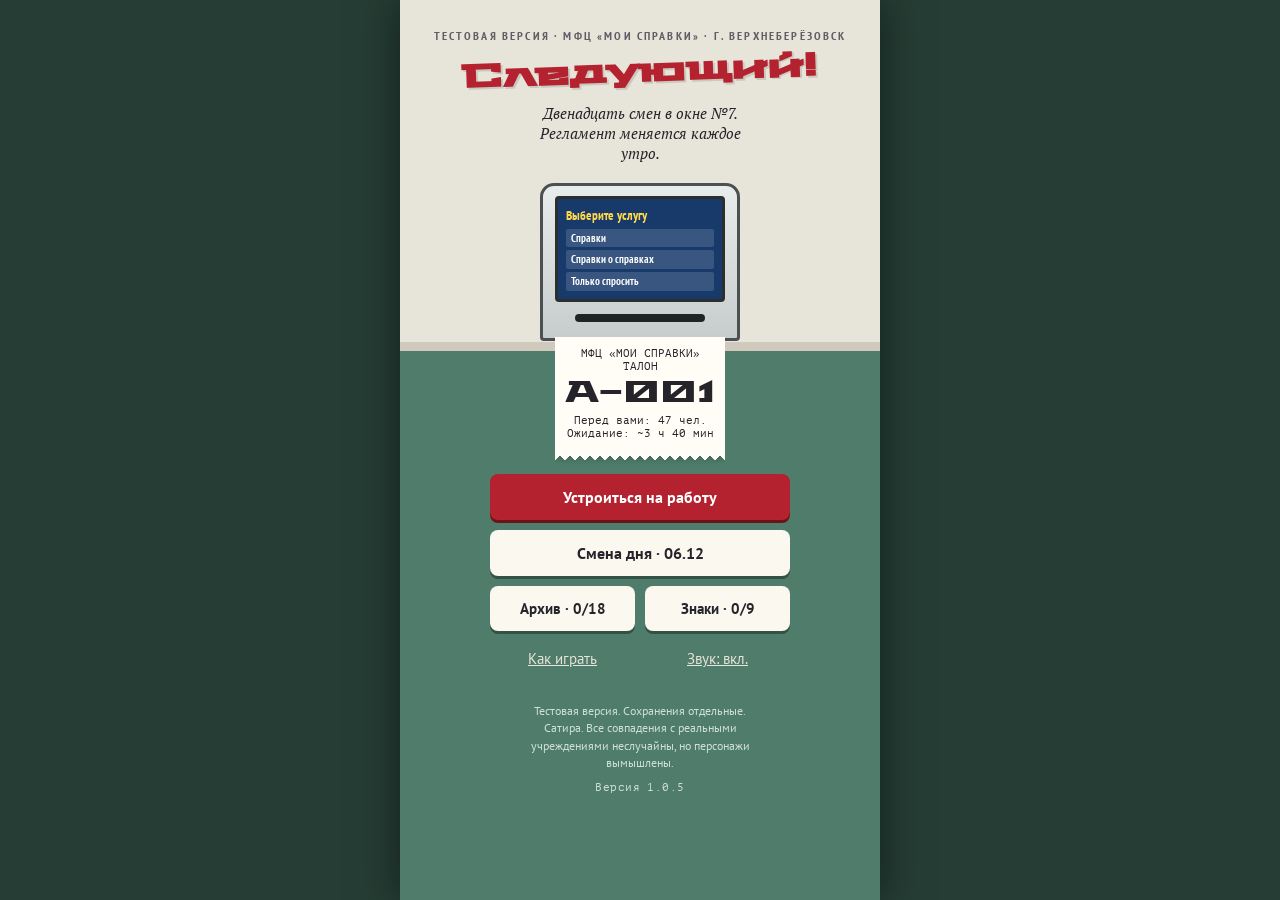
==== commit 66779101: "okno7-test: revert free desk, return classic interface Remove draggable papers, mode settings and co" ====
--- a/okno7-test/index.html
+++ b/okno7-test/index.html
@@ -23,8 +23,8 @@
 <meta property="og:image:height" content="630">
 <meta property="og:locale" content="ru_RU">
 <meta name="twitter:card" content="summary_large_image">
-<link rel="stylesheet" href="css/fonts.css?v=b7985cc48a">
-<link rel="stylesheet" href="css/style.css?v=b7985cc48a">
+<link rel="stylesheet" href="css/fonts.css?v=b2c654de80">
+<link rel="stylesheet" href="css/style.css?v=b2c654de80">
 </head>
 <body>
 
@@ -46,9 +46,9 @@
       <button class="btn" id="b-cont" hidden>Продолжить</button>
       <button class="btn" id="b-daily">Смена дня</button>
       <div class="t-row"><button class="btn" id="b-arch">Архив газет</button><button class="btn" id="b-ach">Знаки отличия</button></div>
-      <div class="t-row"><button class="btn ghost" id="b-help">Как играть</button><button class="btn ghost" id="b-settings">Настройки</button><button class="btn ghost" id="b-mute">Звук: вкл.</button></div>
+      <div class="t-row"><button class="btn ghost" id="b-help">Как играть</button><button class="btn ghost" id="b-mute">Звук: вкл.</button></div>
     </div>
-    <p class="t-foot">Тестовая версия. Сохранения отдельные.<br>Сатира. Все совпадения с реальными учреждениями неслучайны, но персонажи вымышлены.<span class="game-version" id="game-version" data-build="b7985cc48a">Версия 1.0.4</span></p>
+    <p class="t-foot">Тестовая версия. Сохранения отдельные.<br>Сатира. Все совпадения с реальными учреждениями неслучайны, но персонажи вымышлены.<span class="game-version" id="game-version" data-build="b2c654de80">Версия 1.0.5</span></p>
   </section>
 
   <!-- ROLE -->
@@ -82,7 +82,7 @@
     <header class="hud">
       <div class="hud-l"><b id="h-day">День 1</b><span class="hud-date f" data-today id="h-date">пн 19.10</span></div>
       <div class="hud-clock" id="h-clock">09:00</div>
-      <div class="hud-r"><div class="hud-money"><b id="h-money">0 ₽</b><span id="h-plan">план 0/3</span></div><button class="settingsbtn" id="b-work-settings" aria-label="Настройки">⚙</button></div>
+      <div class="hud-r"><b id="h-money">0 ₽</b><span id="h-plan">план 0/3</span></div>
       <div class="meters">
         <span class="meter" id="m-loy">Начальство<i><u></u></i></span>
         <span class="meter" id="m-com">Жалобы<i><u></u></i></span>
@@ -104,7 +104,6 @@
       <button class="askbtn" id="b-ask" hidden>Спросить</button>
     </div>
     <div class="desk" id="desk">
-      <button class="desk-handle" id="b-desk" aria-expanded="false" aria-label="Поднять документы"><i aria-hidden="true"></i><span>Документы ближе ↑</span></button>
       <div class="tray" id="tray" aria-hidden="true"><span>Лоток для документов</span></div>
       <div class="retcue" id="retcue" hidden aria-hidden="true">↑ смахните документы в лоток</div>
       <div class="tabs" id="tabs"></div>
@@ -113,11 +112,6 @@
       <div class="hint" id="hint" hidden><span id="hint-t"></span><button id="hint-x" aria-label="Скрыть подсказку">×</button></div>
       <button class="envelope" id="env" hidden aria-label="Подношение"></button>
     </div>
-    <section class="comparison" id="comparison" aria-label="Сверка выбранных фрагментов" hidden>
-      <div class="comparison-head"><b>Сверка</b><button id="b-compare-clear">Сбросить</button></div>
-      <div class="comparison-pair" id="comparison-pair"></div>
-      <div class="comparison-foot"><span id="comparison-result" role="status" aria-live="polite"></span><button id="b-compare" disabled>Сверить</button></div>
-    </section>
     <div class="actions">
       <div class="tools">
         <button class="tool" id="b-book" aria-label="Регламент" aria-keyshortcuts="B"></button>
@@ -172,32 +166,30 @@
   </defs>
 </svg>
 
-<script src="js/util.js?v=b7985cc48a"></script>
-<script src="js/sound.js?v=b7985cc48a"></script>
-<script src="js/graphics.js?v=b7985cc48a"></script>
-<script src="js/data-people.js?v=b7985cc48a"></script>
-<script src="js/data-rules.js?v=b7985cc48a"></script>
-<script src="js/data-days.js?v=b7985cc48a"></script>
-<script src="js/data-season.js?v=b7985cc48a"></script>
-<script src="js/state.js?v=b7985cc48a"></script>
-<script src="js/arcs.js?v=b7985cc48a"></script>
-<script src="js/arc-razan.js?v=b7985cc48a"></script>
-<script src="js/arc-darina.js?v=b7985cc48a"></script>
-<script src="js/visitors.js?v=b7985cc48a"></script>
-<script src="js/docs.js?v=b7985cc48a"></script>
-<script src="js/screens.js?v=b7985cc48a"></script>
-<script src="js/shift.js?v=b7985cc48a"></script>
-<script src="js/desk.js?v=b7985cc48a"></script>
-<script src="js/inspect.js?v=b7985cc48a"></script>
-<script src="js/lens.js?v=b7985cc48a"></script>
-<script src="js/decision.js?v=b7985cc48a"></script>
-<script src="js/evening.js?v=b7985cc48a"></script>
-<script src="js/achievements.js?v=b7985cc48a"></script>
-<script src="js/help.js?v=b7985cc48a"></script>
-<script src="js/settings.js?v=b7985cc48a"></script>
-<script src="js/daily.js?v=b7985cc48a"></script>
-<script src="js/endings.js?v=b7985cc48a"></script>
-<script src="js/keys.js?v=b7985cc48a"></script>
-<script src="js/main.js?v=b7985cc48a"></script>
+<script src="js/util.js?v=b2c654de80"></script>
+<script src="js/sound.js?v=b2c654de80"></script>
+<script src="js/graphics.js?v=b2c654de80"></script>
+<script src="js/data-people.js?v=b2c654de80"></script>
+<script src="js/data-rules.js?v=b2c654de80"></script>
+<script src="js/data-days.js?v=b2c654de80"></script>
+<script src="js/data-season.js?v=b2c654de80"></script>
+<script src="js/state.js?v=b2c654de80"></script>
+<script src="js/arcs.js?v=b2c654de80"></script>
+<script src="js/arc-razan.js?v=b2c654de80"></script>
+<script src="js/arc-darina.js?v=b2c654de80"></script>
+<script src="js/visitors.js?v=b2c654de80"></script>
+<script src="js/docs.js?v=b2c654de80"></script>
+<script src="js/screens.js?v=b2c654de80"></script>
+<script src="js/shift.js?v=b2c654de80"></script>
+<script src="js/inspect.js?v=b2c654de80"></script>
+<script src="js/lens.js?v=b2c654de80"></script>
+<script src="js/decision.js?v=b2c654de80"></script>
+<script src="js/evening.js?v=b2c654de80"></script>
+<script src="js/achievements.js?v=b2c654de80"></script>
+<script src="js/help.js?v=b2c654de80"></script>
+<script src="js/daily.js?v=b2c654de80"></script>
+<script src="js/endings.js?v=b2c654de80"></script>
+<script src="js/keys.js?v=b2c654de80"></script>
+<script src="js/main.js?v=b2c654de80"></script>
 </body>
 </html>
--- a/okno7-test/css/style.css
+++ b/okno7-test/css/style.css
@@ -563,73 +563,3 @@
 /* Длинные реплики остаются в пределах сцены и прокручиваются. */
 .bubble{box-sizing:border-box;display:flex;max-width:64%;max-height:calc(100% - 110px);cursor:pointer}
 .bubble p{min-height:0;overflow-y:auto;overscroll-behavior:contain;scrollbar-width:thin}
-
-/* Подвижный стол: сами бумаги двигаются под пальцем, короткое касание выбирает поле. */
-.scene{transition:height .32s ease}
-.desk-focus .scene{height:112px}
-.desk-focus .notice,.desk-focus .poster,.desk-focus .wclock,.desk-focus .glass-label{display:none}
-.desk-focus .led{top:5px;left:7px;padding:3px 5px;font-size:7px}
-.desk-focus .bubble{top:34px;max-width:66%;max-height:60px;padding:5px 8px;font-size:12px}
-.desk-focus .citizen{height:92%;right:2%;bottom:10px}
-.desk-focus .askbtn{bottom:18px;left:auto;right:5px;padding:5px 9px 5px 27px;font-size:12px}
-.desk-handle{flex:none;display:flex;align-items:center;justify-content:center;gap:9px;width:100%;min-height:32px;padding:5px 10px;border:0;border-top:2px solid #dadddc;border-bottom:1px solid #8b9290;background:linear-gradient(#c9ceca,#a4afaa);color:var(--ink-soft);font:12px var(--f-ui)}
-.desk-handle i{width:36px;height:4px;border-radius:4px;background:#586960}
-.tabs{display:none}
-.carousel{position:relative;display:block;overflow:hidden;padding:0;isolation:isolate;scroll-snap-type:none;touch-action:none}
-.carousel::after{display:none}
-.docwrap{position:absolute;width:calc(100% - 36px);max-width:none;min-height:0;display:block;padding:4px 5px 12px;overflow:visible;scroll-snap-align:none;touch-action:none;cursor:grab}
-.docwrap.dragging{filter:drop-shadow(0 12px 9px rgba(30,35,35,.3))}
-.docwrap.dragging,.docwrap.dragging *{cursor:grabbing}
-.docbody{overflow:visible;touch-action:none}
-.docbody .doc{overflow-wrap:anywhere}
-.docbody .pp-data{min-width:0}
-.docbody .app-gosu .f{display:flex;flex-wrap:wrap;column-gap:5px;row-gap:3px}
-.docbody .gbox{margin-right:0}
-.docwrap.ret,.docwrap.ret .docbody{touch-action:none}
-.docwrap [data-fid]:focus-visible{outline:2px solid #a37118;outline-offset:2px}
-.comparison{flex:none;position:relative;z-index:6;padding:7px 11px 9px;background:var(--paper);background-image:var(--noise);border-top:2px solid #8b947f;box-shadow:0 -3px 10px rgba(30,35,35,.12)}
-.comparison-head{display:flex;align-items:center;justify-content:space-between;margin-bottom:5px;font:700 11px var(--f-narrow);text-transform:uppercase;letter-spacing:.08em}
-.comparison-head button{min-height:30px;border:0;background:none;text-decoration:underline;color:var(--ink-soft);font:12px var(--f-ui);padding:2px 4px}
-.comparison-pair{display:grid;grid-template-columns:repeat(2,minmax(0,1fr));gap:8px}
-.comparison-card{min-width:0;padding:6px 8px;background:#fffdf4;border:1px solid #d6cbb0}
-.comparison-card>b{display:block;margin-bottom:3px;font:10px var(--f-narrow);text-transform:uppercase;color:var(--ink-soft);letter-spacing:.02em}
-.comparison-fragment{overflow-wrap:anywhere;font:14px/1.25 var(--f-doc);max-height:76px;overflow-y:auto;overscroll-behavior:contain;scrollbar-width:thin}
-.comparison-fragment.hand{font:15px/1.25 var(--f-hand)}
-.comparison-fragment mark{background:#f4ceae;color:#772b22;padding:0 1px;border-radius:2px}
-.comparison-empty{display:flex;align-items:center;color:var(--ink-soft);font:12px/1.3 var(--f-ui);border-style:dashed}
-.comparison-art{height:76px;position:relative;display:flex;align-items:center;justify-content:center;overflow:hidden}
-.comparison-art>span,.comparison-art>div{position:static!important;display:block;max-width:100%;max-height:76px;background:none}
-.comparison-art svg{display:block;max-width:100%;max-height:76px;width:auto;height:76px}
-.comparison-art .sig{width:110px!important;height:50px!important}
-.comparison-art .holo-i{position:relative;width:54px;height:54px;display:block}
-.comparison-face>div{height:76px}
-.comparison-foot{display:flex;align-items:center;justify-content:space-between;gap:10px;margin-top:6px;font:12px/1.3 var(--f-ui)}
-.comparison-foot span{min-width:0}
-.comparison-foot button{flex:none;min-height:40px;min-width:80px;padding:7px 12px;border:0;border-radius:4px;background:var(--wall-deep);color:var(--paper);font:700 13px var(--f-ui)}
-.comparison-foot button:disabled{opacity:.5}
-.comparison[data-result="bad"] .comparison-foot span{color:var(--stamp-red);font-weight:700}
-.comparison[data-result="good"] .comparison-foot span{color:#2e7a48}
-@media(max-height:700px){.desk-focus .scene{height:100px}.comparison{padding-top:4px;padding-bottom:5px}.comparison-head{margin-bottom:2px}.comparison-art{height:58px}.comparison-fragment{max-height:58px}}
-@media(prefers-reduced-motion:reduce){.scene{transition:none}}
-
-/* Настройки доступны и в меню, и во время смены. */
-.hud-r{flex-direction:row;gap:6px}
-.hud-money{display:flex;flex-direction:column;align-items:flex-end}
-.settingsbtn{flex:none;position:relative;width:32px;min-height:36px;border:0;border-radius:5px;background:rgba(255,255,255,.08);color:var(--whitewash);font:23px var(--f-ui);padding:0}
-.settingsbtn::after{content:"";position:absolute;inset:-4px}
-.mode-options{display:grid;gap:10px;margin-top:12px}
-.mode-option{display:flex;flex-direction:column;gap:5px;text-align:left;border:2px solid #bab5a5;border-radius:6px;background:#fffdf5;padding:12px 14px;color:var(--ink)}
-.mode-option b{font:700 16px var(--f-ui)}
-.mode-option span{font:14px/1.4 var(--f-ui);color:var(--ink-soft)}
-.mode-option[aria-checked="true"]{border-color:var(--wall-deep);background:#eee9d0;box-shadow:inset 4px 0 0 var(--wall-deep)}
-.modal .settings-note,.modal .settings-status{margin-top:12px;font:13px/1.4 var(--f-ui);color:var(--ink-soft)}
-.settings-status:empty{display:none}
-
-/* Классический интерфейс: карусель и прокрутка внутри листа. */
-.classic-ui .desk-handle,.classic-ui .comparison{display:none!important}
-.classic-ui .tabs{display:flex;min-height:32px;padding:8px 12px 0;gap:6px}
-.classic-ui .carousel{display:flex;gap:14px;overflow-x:auto;overflow-y:hidden;scroll-snap-type:x mandatory;padding:8px 7%;touch-action:auto}
-.classic-ui .carousel::after{display:block;flex:0 0 1px}
-.classic-ui .docwrap{position:static;left:auto!important;top:auto!important;flex:0 0 86%;width:auto;max-width:390px;display:block;overflow-y:auto;overflow-x:hidden;padding:4px 5px 14px;scroll-snap-align:center;touch-action:auto;cursor:auto;filter:none}
-.classic-ui .docbody{touch-action:auto}
-.classic-ui .docwrap.ret,.classic-ui .docwrap.ret .docbody{touch-action:pan-x}
